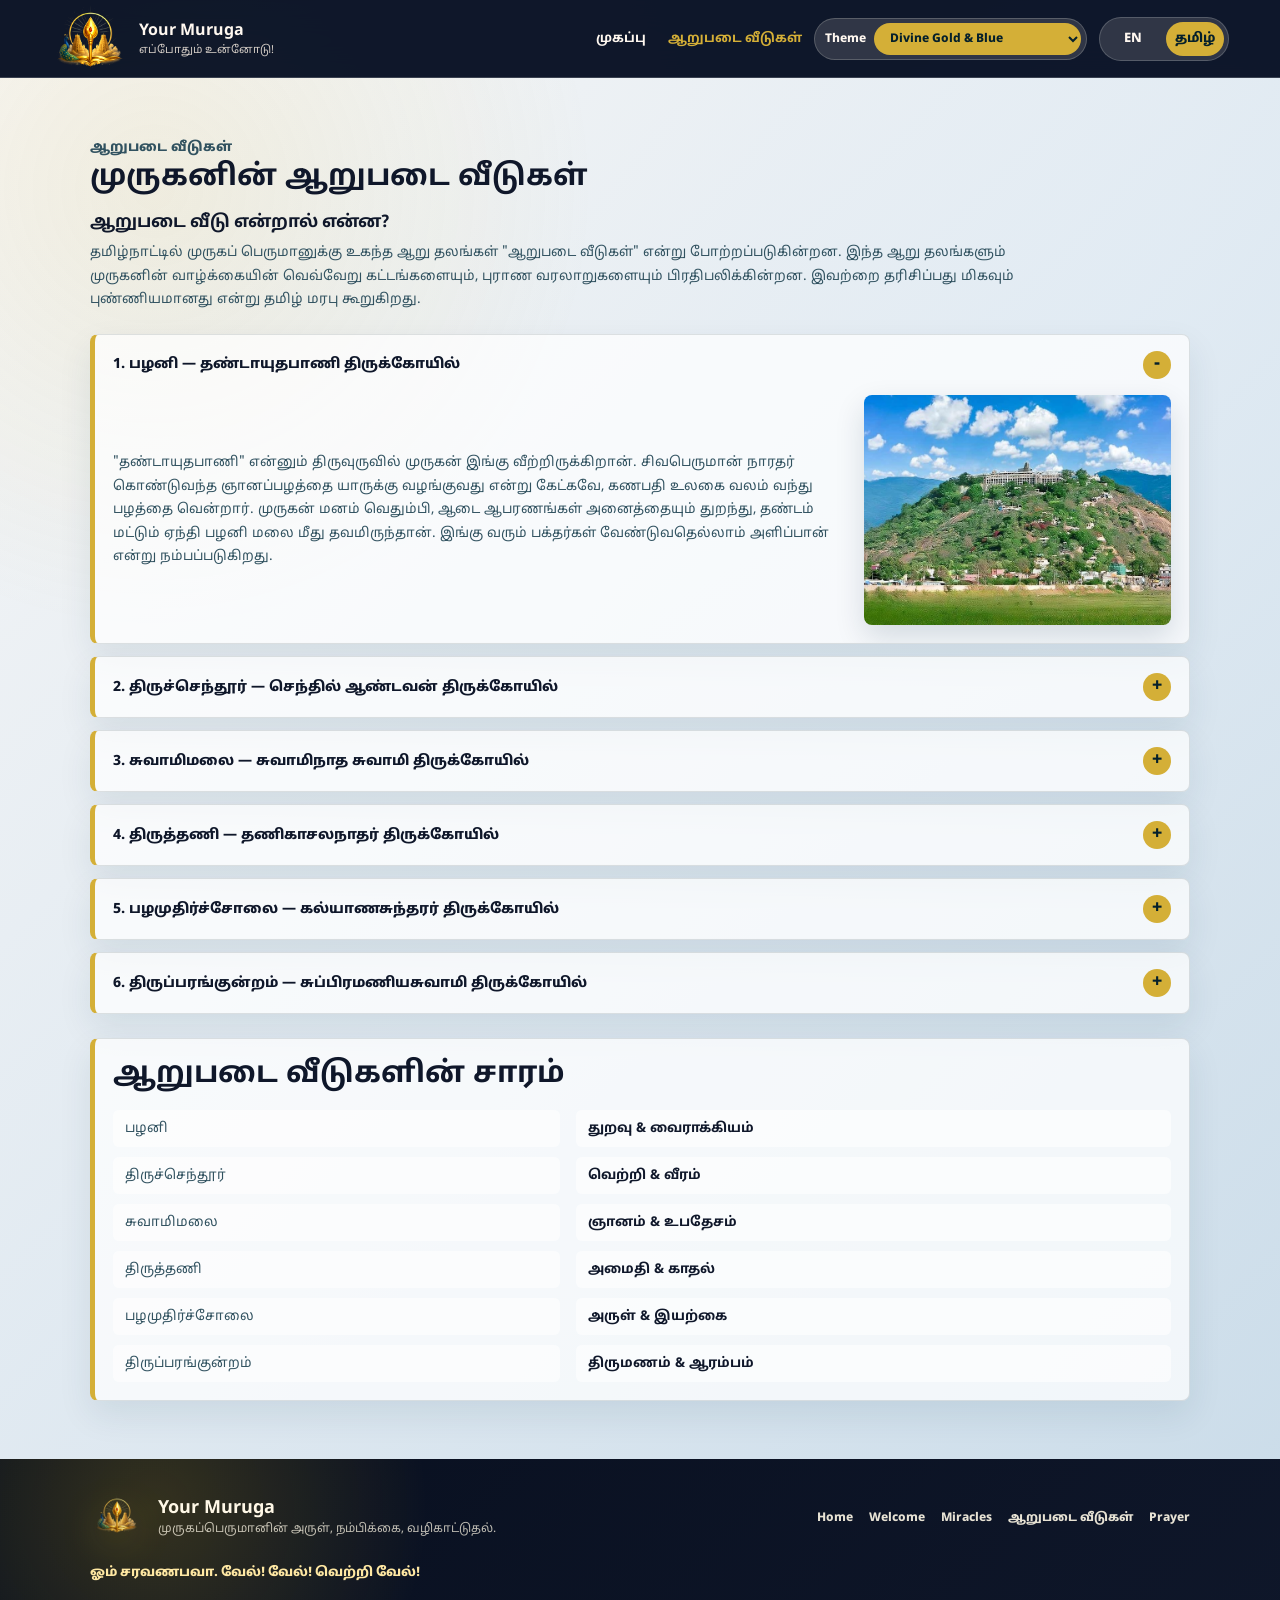
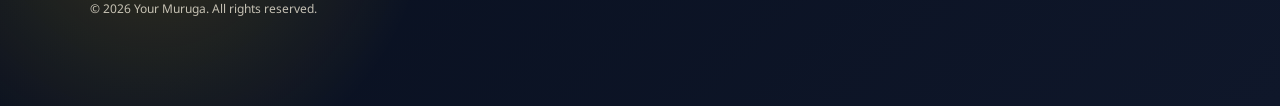
==== arupadai-veedu.html @ 6594eeb1 "add website files" ====
<!doctype html>
<html lang="ta">
  <head>
    <meta charset="utf-8" />
    <meta name="viewport" content="width=device-width, initial-scale=1" />
    <meta
      name="description"
      content="Discover Lord Muruga's six sacred Arupadai Veedu temples, their legends, spiritual meaning, and divine significance."
    />
    <title>Arupadai Veedu | Your Muruga</title>
    <link rel="preconnect" href="https://fonts.googleapis.com" />
    <link rel="preconnect" href="https://fonts.gstatic.com" crossorigin />
    <link
      href="https://fonts.googleapis.com/css2?family=Noto+Sans+Tamil:wght@400;500;700;800&family=Inter:wght@400;500;600;700;800&display=swap"
      rel="stylesheet"
    />
    <link rel="stylesheet" href="styles.css" />
  </head>
  <body class="lang-ta theme-divine">
    <header class="site-header">
      <a class="brand" href="index.html#home" aria-label="Your Muruga home">
        <span class="brand-mark">
          <img src="assets/logo.png" alt="" />
        </span>
        <span>
          <strong>Your Muruga</strong>
          <small data-i18n="brandTag">தமிழ் மற்றும் ஆங்கில பக்தி</small>
        </span>
      </a>

      <button class="menu-toggle" type="button" aria-expanded="false" aria-controls="header-actions" aria-label="Toggle menu">
        <span></span>
        <span></span>
        <span></span>
      </button>

      <div class="header-actions" id="header-actions">
        <nav class="nav-links" aria-label="Main navigation">
          <a href="index.html#home" data-i18n="navHome">முகப்பு</a>
          <a href="arupadai-veedu.html" class="active" aria-current="page" data-i18n="navArupadai">ஆறுபடை வீடுகள்</a>
        </nav>

        <label class="theme-switch" for="theme-select">
          <span>Theme</span>
          <select id="theme-select" class="theme-select" aria-label="Theme colour">
            <option value="divine">Divine Gold & Blue</option>
            <option value="vel">Murugan Vel</option>
            <option value="peacock">Sacred Peacock</option>
            <option value="kumkum">Kumkum & Sandalwood</option>
            <option value="celestial">Celestial Murugan</option>
            <option value="pure">Pure Spiritual White</option>
          </select>
        </label>

        <div class="language-switch" aria-label="Language">
          <button class="lang-button" type="button" data-lang="en">EN</button>
          <button class="lang-button active" type="button" data-lang="ta">தமிழ்</button>
        </div>
      </div>
    </header>

    <main class="inner-page-main">
      <section class="section arupadai-section" id="arupadai-veedu">
        <div class="home-wrap arupadai-wrap">
          <div class="arupadai-intro">
            <p class="section-kicker">ஆறுபடை வீடுகள்</p>
            <h1>முருகனின் ஆறுபடை வீடுகள்</h1>
            <h3>ஆறுபடை வீடு என்றால் என்ன?</h3>
            <p>
              தமிழ்நாட்டில் முருகப் பெருமானுக்கு உகந்த ஆறு தலங்கள் "ஆறுபடை வீடுகள்" என்று போற்றப்படுகின்றன. இந்த ஆறு தலங்களும் முருகனின் வாழ்க்கையின் வெவ்வேறு கட்டங்களையும், புராண வரலாறுகளையும் பிரதிபலிக்கின்றன. இவற்றை தரிசிப்பது மிகவும் புண்ணியமானது என்று தமிழ் மரபு கூறுகிறது.
            </p>
          </div>

          <div class="arupadai-grid arupadai-accordion">
            <details open>
              <summary>1. பழனி — தண்டாயுதபாணி திருக்கோயில்</summary>
              <div class="arupadai-panel">
                <p>
                  "தண்டாயுதபாணி" என்னும் திருவுருவில் முருகன் இங்கு வீற்றிருக்கிறான். சிவபெருமான் நாரதர் கொண்டுவந்த ஞானப்பழத்தை யாருக்கு வழங்குவது என்று கேட்கவே, கணபதி உலகை வலம் வந்து பழத்தை வென்றார். முருகன் மனம் வெதும்பி, ஆடை ஆபரணங்கள் அனைத்தையும் துறந்து, தண்டம் மட்டும் ஏந்தி பழனி மலை மீது தவமிருந்தான். இங்கு வரும் பக்தர்கள் வேண்டுவதெல்லாம் அளிப்பான் என்று நம்பப்படுகிறது.
                </p>
                <img src="assets/palani.jpg" alt="பழனி தண்டாயுதபாணி திருக்கோயில்" />
              </div>
            </details>

            <details>
              <summary>2. திருச்செந்தூர் — செந்தில் ஆண்டவன் திருக்கோயில்</summary>
              <div class="arupadai-panel">
                <p>
                  கடல் அலைகளின் ஓசை கேட்கும் கரையில் அமைந்த இந்த தலம் சூரபத்மன் என்ற அரக்கனை வதம் செய்த இடம். பெரும் போரில் முருகன் தன் வேலால் சூரபத்மனை இரண்டாக வெட்டினான். ஒரு பகுதி மயிலாகவும், மறு பகுதி சேவலாகவும் ஆனது. தீமையை வென்ற வெற்றிவேல் இங்கு வணங்கப்படுகிறது.
                </p>
                <img src="assets/tiruchendur.jpg" alt="திருச்செந்தூர் செந்தில் ஆண்டவன் திருக்கோயில்" />
              </div>
            </details>

            <details>
              <summary>3. சுவாமிமலை — சுவாமிநாத சுவாமி திருக்கோயில்</summary>
              <div class="arupadai-panel">
                <p>
                  சிவபெருமானே ஓம் என்ற பிரணவ மந்திரத்தின் பொருள் என்ன என்று தெரியாமல் தவித்தார். அப்போது குழந்தையாகிய முருகன், தந்தையே! நீர் என்னிடம் சீடனாக வருவீரேல் உபதேசிப்பேன்! என்று கூறினான். அதனால் முருகன் "சுவாமிநாதன்" என்று அழைக்கப்படுகிறான்.
                </p>
                <img src="assets/swamimalai.jpg" alt="சுவாமிமலை சுவாமிநாத சுவாமி திருக்கோயில்" />
              </div>
            </details>

            <details>
              <summary>4. திருத்தணி — தணிகாசலநாதர் திருக்கோயில்</summary>
              <div class="arupadai-panel">
                <p>
                  சூரசம்ஹாரத்திற்குப் பின் போரின் வெப்பம் தணியவும், மனம் அமைதி பெறவும் முருகன் இங்கு வந்து தங்கினான். அதனாலேயே இத்தலம் "தணி" எனப்பட்டது. இங்குதான் வேட்டுவர் குலத்தில் பிறந்த வள்ளியை முருகன் காதலித்து மணந்தான்.
                </p>
                <img src="assets/tiruthani.jpg" alt="திருத்தணி தணிகாசலநாதர் திருக்கோயில்" />
              </div>
            </details>

            <details>
              <summary>5. பழமுதிர்ச்சோலை — கல்யாணசுந்தரர் திருக்கோயில்</summary>
              <div class="arupadai-panel">
                <p>
                  மதுரைக்கு அருகே அமைந்த இந்த அழகிய மலைத்தலம் வள்ளியும் தெய்வானையும் உடன் வீற்றிருக்கும் திருத்தலம். இயற்கை எழில் நிரம்பிய காடுகளும் அருவிகளும் கொண்ட இந்த இடம் முருகனுக்கு மிகவும் பிரியமான வனமாக கருதப்படுகிறது.
                </p>
                <img src="assets/pazhamudircholai.jpg" alt="பழமுதிர்ச்சோலை கல்யாணசுந்தரர் திருக்கோயில்" />
              </div>
            </details>

            <details>
              <summary>6. திருப்பரங்குன்றம் — சுப்பிரமணியசுவாமி திருக்கோயில்</summary>
              <div class="arupadai-panel">
                <p>
                  ஆறு தலங்களில் முதன்மையானது இது. சூரபத்மனை வதம் செய்த பின், இந்திரனின் மகளான தெய்வானையை முருகன் இங்கே திருமணம் செய்தான். மலையில் குடைந்து வடிக்கப்பட்ட கோயில் கட்டிடம் அதிசய கட்டிடக்கலையின் சான்று.
                </p>
                <img src="assets/thiruparankundram.jpg" alt="திருப்பரங்குன்றம் சுப்பிரமணியசுவாமி திருக்கோயில்" />
              </div>
            </details>
          </div>

          <div class="arupadai-summary">
            <h3>ஆறுபடை வீடுகளின் சாரம்</h3>
            <div class="arupadai-summary-grid">
              <span>பழனி</span><strong>துறவு & வைராக்கியம்</strong>
              <span>திருச்செந்தூர்</span><strong>வெற்றி & வீரம்</strong>
              <span>சுவாமிமலை</span><strong>ஞானம் & உபதேசம்</strong>
              <span>திருத்தணி</span><strong>அமைதி & காதல்</strong>
              <span>பழமுதிர்ச்சோலை</span><strong>அருள் & இயற்கை</strong>
              <span>திருப்பரங்குன்றம்</span><strong>திருமணம் & ஆரம்பம்</strong>
            </div>
          </div>
        </div>
      </section>
    </main>

    <footer class="site-footer">
      <div class="footer-brand">
        <img src="assets/logo.png" alt="" />
        <div>
          <strong>Your Muruga</strong>
          <p>முருகப்பெருமானின் அருள், நம்பிக்கை, வழிகாட்டுதல்.</p>
        </div>
      </div>
      <nav class="footer-links" aria-label="Footer links">
        <a href="index.html#home">Home</a>
        <a href="index.html#welcome">Welcome</a>
        <a href="index.html#miracles">Miracles</a>
        <a href="arupadai-veedu.html">ஆறுபடை வீடுகள்</a>
        <a href="index.html#daily-prayer">Prayer</a>
      </nav>
      <p class="footer-note">ஓம் சரவணபவா. வேல்! வேல்! வெற்றி வேல்!</p>
      <p class="footer-copy">© 2026 Your Muruga. All rights reserved.</p>
    </footer>

    <script src="script.js"></script>
  </body>
</html>
---- styles.css ----
:root {
  --ink: #0f172a;
  --muted: #475569;
  --peacock-blue: #60a5fa;
  --peacock-teal: #60a5fa;
  --peacock-green: #d4af37;
  --peacock-neck: #0f172a;
  --peacock-deep: #080f1f;
  --copper-bg: #cb5a35;
  --temple-deep: #082b3a;
  --temple-warm: #0d6b6e;
  --cream: #fff6e8;
  --gold: #d4af37;
  --paper: #ffffff;
  --surface: rgba(255, 255, 255, 0.9);
  --line: rgba(255, 255, 255, 0.18);
  --shadow: 0 18px 60px rgba(2, 6, 23, 0.22);
  --page-bg:
    radial-gradient(circle at 16% 8%, rgba(212, 175, 55, 0.2), transparent 30%),
    radial-gradient(circle at 88% 18%, rgba(96, 165, 250, 0.16), transparent 32%),
    linear-gradient(135deg, #0f172a 0%, #111f3e 48%, #0f172a 100%);
  --header-bg: rgba(15, 23, 42, 0.96);
  --brand-gradient: linear-gradient(145deg, #d4af37, #60a5fa, #ffffff);
  --button-gradient: linear-gradient(135deg, #d4af37, #f6d978);
  --soft-section-bg:
    radial-gradient(circle at 12% 8%, rgba(212, 175, 55, 0.12), transparent 26%),
    linear-gradient(135deg, rgba(255, 255, 255, 0.96), rgba(224, 242, 254, 0.9));
  --dark-section-bg: linear-gradient(135deg, rgba(15, 23, 42, 0.98), rgba(30, 58, 138, 0.92));
  --hero-overlay-bg: linear-gradient(90deg, rgba(15, 23, 42, 0.66) 0%, rgba(15, 23, 42, 0.24) 23%, transparent 38%);
}

body.theme-vel {
  --ink: #1a120b;
  --muted: #6b4c2f;
  --peacock-blue: #dc2626;
  --peacock-teal: #dc2626;
  --peacock-green: #ffd700;
  --peacock-neck: #1a120b;
  --peacock-deep: #100a06;
  --gold: #ffd700;
  --paper: #fff8e7;
  --surface: rgba(255, 248, 231, 0.9);
  --line: rgba(255, 248, 231, 0.18);
  --page-bg:
    radial-gradient(circle at 16% 8%, rgba(255, 215, 0, 0.2), transparent 30%),
    radial-gradient(circle at 88% 18%, rgba(220, 38, 38, 0.14), transparent 32%),
    linear-gradient(135deg, #1a120b 0%, #2b1a0d 48%, #1a120b 100%);
  --header-bg: rgba(26, 18, 11, 0.96);
  --brand-gradient: linear-gradient(145deg, #ffd700, #dc2626, #fff8e7);
  --button-gradient: linear-gradient(135deg, #ffd700, #fff08a);
  --soft-section-bg:
    radial-gradient(circle at 12% 8%, rgba(255, 215, 0, 0.12), transparent 26%),
    linear-gradient(135deg, rgba(255, 248, 231, 0.98), rgba(255, 239, 210, 0.94));
  --dark-section-bg: linear-gradient(135deg, rgba(26, 18, 11, 0.98), rgba(86, 28, 12, 0.92));
  --hero-overlay-bg: linear-gradient(90deg, rgba(26, 18, 11, 0.66) 0%, rgba(26, 18, 11, 0.24) 23%, transparent 38%);
}

body.theme-peacock {
  --ink: #052e16;
  --muted: #386451;
  --peacock-blue: #14b8a6;
  --peacock-teal: #14b8a6;
  --peacock-green: #f59e0b;
  --peacock-neck: #052e16;
  --peacock-deep: #031b0d;
  --gold: #f59e0b;
  --paper: #f8fafc;
  --surface: rgba(248, 250, 252, 0.9);
  --line: rgba(248, 250, 252, 0.18);
  --page-bg:
    radial-gradient(circle at 16% 8%, rgba(245, 158, 11, 0.18), transparent 30%),
    radial-gradient(circle at 88% 18%, rgba(20, 184, 166, 0.16), transparent 32%),
    linear-gradient(135deg, #052e16 0%, #064e3b 48%, #052e16 100%);
  --header-bg: rgba(5, 46, 22, 0.96);
  --brand-gradient: linear-gradient(145deg, #f59e0b, #14b8a6, #f8fafc);
  --button-gradient: linear-gradient(135deg, #f59e0b, #fcd27b);
  --soft-section-bg:
    radial-gradient(circle at 12% 8%, rgba(20, 184, 166, 0.12), transparent 26%),
    linear-gradient(135deg, rgba(248, 250, 252, 0.98), rgba(236, 253, 245, 0.94));
  --dark-section-bg: linear-gradient(135deg, rgba(5, 46, 22, 0.98), rgba(20, 184, 166, 0.82));
  --hero-overlay-bg: linear-gradient(90deg, rgba(5, 46, 22, 0.66) 0%, rgba(5, 46, 22, 0.24) 23%, transparent 38%);
}

body.theme-kumkum {
  --ink: #78350f;
  --muted: #7c4a20;
  --peacock-blue: #b91c1c;
  --peacock-teal: #b91c1c;
  --peacock-green: #fbbf24;
  --peacock-neck: #78350f;
  --peacock-deep: #451a03;
  --gold: #fbbf24;
  --paper: #fff7ed;
  --surface: rgba(255, 247, 237, 0.92);
  --line: rgba(120, 53, 15, 0.16);
  --page-bg:
    radial-gradient(circle at 16% 8%, rgba(251, 191, 36, 0.28), transparent 30%),
    radial-gradient(circle at 88% 18%, rgba(185, 28, 28, 0.12), transparent 32%),
    linear-gradient(135deg, #fff7ed 0%, #ffedd5 48%, #fff7ed 100%);
  --header-bg: rgba(120, 53, 15, 0.96);
  --brand-gradient: linear-gradient(145deg, #fbbf24, #b91c1c, #fff7ed);
  --button-gradient: linear-gradient(135deg, #fbbf24, #ffe08a);
  --soft-section-bg:
    radial-gradient(circle at 12% 8%, rgba(251, 191, 36, 0.18), transparent 26%),
    linear-gradient(135deg, rgba(255, 247, 237, 0.98), rgba(255, 237, 213, 0.94));
  --dark-section-bg: linear-gradient(135deg, rgba(120, 53, 15, 0.96), rgba(185, 28, 28, 0.9));
  --hero-overlay-bg: linear-gradient(90deg, rgba(120, 53, 15, 0.62) 0%, rgba(120, 53, 15, 0.24) 23%, transparent 38%);
}

body.theme-celestial {
  --ink: #020617;
  --muted: #475569;
  --peacock-blue: #7c3aed;
  --peacock-teal: #7c3aed;
  --peacock-green: #facc15;
  --peacock-neck: #020617;
  --peacock-deep: #01030c;
  --gold: #facc15;
  --paper: #e0f2fe;
  --surface: rgba(224, 242, 254, 0.9);
  --line: rgba(224, 242, 254, 0.18);
  --page-bg:
    radial-gradient(circle at 16% 8%, rgba(250, 204, 21, 0.2), transparent 30%),
    radial-gradient(circle at 88% 18%, rgba(124, 58, 237, 0.22), transparent 32%),
    linear-gradient(135deg, #020617 0%, #11113a 48%, #020617 100%);
  --header-bg: rgba(2, 6, 23, 0.96);
  --brand-gradient: linear-gradient(145deg, #facc15, #7c3aed, #e0f2fe);
  --button-gradient: linear-gradient(135deg, #facc15, #fde68a);
  --soft-section-bg:
    radial-gradient(circle at 12% 8%, rgba(124, 58, 237, 0.12), transparent 26%),
    linear-gradient(135deg, rgba(224, 242, 254, 0.98), rgba(250, 245, 255, 0.94));
  --dark-section-bg: linear-gradient(135deg, rgba(2, 6, 23, 0.98), rgba(76, 29, 149, 0.9));
  --hero-overlay-bg: linear-gradient(90deg, rgba(2, 6, 23, 0.68) 0%, rgba(2, 6, 23, 0.26) 23%, transparent 38%);
}

body.theme-pure {
  --ink: #374151;
  --muted: #4b5563;
  --peacock-blue: #dc2626;
  --peacock-teal: #dc2626;
  --peacock-green: #d97706;
  --peacock-neck: #374151;
  --peacock-deep: #1f2937;
  --gold: #d97706;
  --paper: #ffffff;
  --surface: rgba(255, 255, 255, 0.94);
  --line: rgba(55, 65, 81, 0.16);
  --page-bg:
    radial-gradient(circle at 16% 8%, rgba(217, 119, 6, 0.16), transparent 30%),
    radial-gradient(circle at 88% 18%, rgba(220, 38, 38, 0.1), transparent 32%),
    linear-gradient(135deg, #ffffff 0%, #f9fafb 48%, #ffffff 100%);
  --header-bg: rgba(55, 65, 81, 0.96);
  --brand-gradient: linear-gradient(145deg, #d97706, #dc2626, #ffffff);
  --button-gradient: linear-gradient(135deg, #d97706, #fbbf24);
  --soft-section-bg:
    radial-gradient(circle at 12% 8%, rgba(217, 119, 6, 0.1), transparent 26%),
    linear-gradient(135deg, rgba(255, 255, 255, 0.98), rgba(249, 250, 251, 0.96));
  --dark-section-bg: linear-gradient(135deg, rgba(55, 65, 81, 0.96), rgba(220, 38, 38, 0.86));
  --hero-overlay-bg: linear-gradient(90deg, rgba(55, 65, 81, 0.58) 0%, rgba(55, 65, 81, 0.2) 23%, transparent 38%);
}

* {
  box-sizing: border-box;
}

html {
  scroll-behavior: smooth;
}

body {
  margin: 0;
  color: var(--ink);
  background: var(--page-bg);
  font-family: Inter, "Noto Sans Tamil", system-ui, sans-serif;
}

body.lang-ta {
  font-family: "Noto Sans Tamil", Inter, system-ui, sans-serif;
}

.site-header {
  position: sticky;
  top: 0;
  z-index: 10;
  display: grid;
  grid-template-columns: 1fr auto;
  align-items: center;
  gap: 24px;
  min-height: 78px;
  padding: 3px clamp(18px, 4vw, 58px);
  background: var(--header-bg);
  border-bottom: 1px solid var(--line);
  backdrop-filter: blur(16px);
}

.brand {
  display: inline-flex;
  align-items: center;
  gap: 10px;
  color: #fff8f0;
  text-decoration: none;
  min-width: 0;
}

.brand-mark {
  display: grid;
  place-items: center;
  width: 78px;
  height: 78px;
  margin-block: -9px;
  border-radius: 0;
  overflow: hidden;
  background: transparent;
  border: 0;
  box-shadow: none;
}

.brand-mark img {
  width: 112%;
  height: 112%;
  object-fit: contain;
  display: block;
  filter: saturate(1.12) contrast(1.08) brightness(1.08);
}

.brand strong,
.brand small {
  display: block;
  white-space: nowrap;
}

.brand strong {
  font-size: 16px;
}

.brand small {
  color: rgba(255, 244, 232, 0.82);
  font-size: 11px;
  margin-top: 2px;
}

.nav-links {
  display: flex;
  gap: 22px;
}

.nav-links a {
  color: #fff8f0;
  text-decoration: none;
  font-weight: 700;
  font-size: 13px;
}

.nav-links a:hover,
.nav-links a:focus-visible,
.nav-links a.active {
  color: var(--gold);
}

.language-switch {
  display: inline-grid;
  grid-template-columns: 1fr 1fr;
  gap: 4px;
  padding: 4px;
  border: 1px solid var(--line);
  border-radius: 999px;
  background: rgba(255, 248, 240, 0.14);
}

.header-actions {
  display: inline-flex;
  align-items: center;
  justify-content: flex-end;
  gap: 12px;
  min-width: 0;
}

.menu-toggle {
  display: none;
  place-items: center;
  width: 42px;
  height: 42px;
  padding: 0;
  border: 1px solid rgba(255, 248, 240, 0.22);
  border-radius: 8px;
  background: rgba(255, 248, 240, 0.12);
  cursor: pointer;
}

.menu-toggle span {
  display: block;
  width: 18px;
  height: 2px;
  margin: 3px 0;
  border-radius: 999px;
  background: #fff8f0;
  transition: transform 160ms ease, opacity 160ms ease;
}

.site-header.menu-open .menu-toggle span:nth-child(1) {
  transform: translateY(8px) rotate(45deg);
}

.site-header.menu-open .menu-toggle span:nth-child(2) {
  opacity: 0;
}

.site-header.menu-open .menu-toggle span:nth-child(3) {
  transform: translateY(-8px) rotate(-45deg);
}

.theme-switch {
  display: inline-flex;
  align-items: center;
  gap: 8px;
  padding: 4px 5px 4px 10px;
  border: 1px solid rgba(255, 248, 240, 0.2);
  border-radius: 999px;
  background: rgba(255, 248, 240, 0.14);
  color: #fff8f0;
  font-size: 12px;
  font-weight: 800;
}

.theme-select {
  min-width: 128px;
  height: 32px;
  border: 0;
  border-radius: 999px;
  color: #05202b;
  background: var(--gold);
  font: inherit;
  font-size: 12px;
  font-weight: 800;
  cursor: pointer;
  padding: 0 28px 0 12px;
}

.lang-button {
  min-width: 58px;
  height: 34px;
  border: 0;
  border-radius: 999px;
  color: #fff8f0;
  background: transparent;
  font: inherit;
  font-size: 13px;
  font-weight: 800;
  cursor: pointer;
}

.lang-button.active {
  color: #05202b;
  background: var(--gold);
}

.hero {
  position: relative;
  min-height: 0;
  height: clamp(560px, 46vw, 760px);
  display: grid;
  align-items: end;
  justify-items: start;
  overflow: hidden;
  isolation: isolate;
  padding-bottom: clamp(28px, 4.4vw, 64px);
  background: linear-gradient(135deg, var(--peacock-deep), var(--peacock-blue), var(--peacock-green));
}

.hero-slider,
.hero-slide,
.hero-overlay {
  position: absolute;
  inset: 0;
  width: 100%;
  height: 100%;
}

.hero-slider {
  z-index: -2;
}

.hero-slide {
  object-fit: cover;
  object-position: center;
  opacity: 0;
  transform: scale(1.01);
  transition: opacity 700ms ease, transform 1400ms ease;
}

.hero-slide.active {
  opacity: 1;
  transform: scale(1);
}

.hero-overlay {
  z-index: -1;
  background: var(--hero-overlay-bg);
}

.hero-content {
  width: calc(100% - clamp(36px, 11.6vw, 148px));
  margin-left: clamp(18px, 5.8vw, 74px);
  margin-right: clamp(18px, 5.8vw, 74px);
  color: #fff;
  background: rgba(3, 36, 61, 0.68);
  border-left: 6px solid var(--gold);
  border-radius: 8px;
  box-shadow: 0 22px 70px rgba(3, 36, 61, 0.22);
  backdrop-filter: none;
  padding: 22px 28px;
}

.eyebrow,
.section-kicker {
  margin: 0 0 12px;
  color: var(--gold);
  font-weight: 800;
  letter-spacing: 0;
  text-transform: uppercase;
  font-size: 12px;
}

.hero .eyebrow {
  white-space: pre-line;
  line-height: 1.65;
}

.hero h1 {
  margin: 0;
  max-width: 760px;
  font-size: clamp(26px, 3vw, 40px);
  line-height: 1.12;
  letter-spacing: 0;
}

body.lang-ta .hero h1 {
  font-size: clamp(23px, 2.7vw, 34px);
  white-space: nowrap;
}

.hero-copy {
  max-width: 1100px;
  margin: 18px 0 0;
  color: rgba(255, 255, 255, 0.94);
  font-size: clamp(12px, 1vw, 13px);
  line-height: 1.7;
  text-align: left;
}

body.lang-ta .hero-copy {
  max-width: none;
  width: min(100%, 1280px);
  text-align: left;
  white-space: normal;
}

.primary-action,
.secondary-action {
  display: inline-flex;
  align-items: center;
  min-height: 48px;
  padding: 0 18px;
  border-radius: 6px;
  font-weight: 800;
  font-size: 11px;
  text-decoration: none;
}

.primary-action {
  color: #05202b;
  background: var(--button-gradient);
}

.secondary-action {
  color: #fff;
  border: 1px solid rgba(255, 255, 255, 0.46);
  background: transparent;
  cursor: pointer;
}

.floating-answer-button {
  position: fixed;
  right: clamp(16px, 3vw, 34px);
  bottom: clamp(16px, 3vw, 32px);
  z-index: 8;
  min-height: 50px;
  border: 0;
  border-radius: 999px;
  padding: 0 22px;
  color: #05202b;
  background: var(--button-gradient);
  box-shadow:
    0 16px 38px rgba(2, 6, 23, 0.26),
    0 0 0 4px rgba(255, 255, 255, 0.18);
  font: inherit;
  font-size: 13px;
  font-weight: 900;
  cursor: pointer;
}

.floating-answer-button:hover {
  transform: translateY(-1px);
}

.daily-band {
  display: grid;
  grid-template-columns: minmax(0, 1.1fr) minmax(280px, 0.9fr);
  gap: 34px;
  align-items: center;
  padding: 42px clamp(18px, 7vw, 92px);
  background:
    linear-gradient(135deg, rgba(255, 250, 241, 0.98), rgba(255, 235, 205, 0.94)),
    var(--cream);
  border-bottom: 1px solid var(--line);
}

.daily-band h2 {
  margin: 0;
  max-width: 820px;
  font-size: clamp(24px, 3.4vw, 40px);
  line-height: 1.12;
}

.daily-band p:last-child {
  margin: 0;
  color: var(--muted);
  font-size: 16px;
  line-height: 1.7;
}

.section {
  padding: 58px clamp(18px, 7vw, 92px);
  background: rgba(255, 246, 232, 0.96);
}

.section-heading {
  max-width: 700px;
  margin-bottom: 22px;
}

.section-heading h2 {
  margin: 0;
  font-size: clamp(24px, 3vw, 34px);
  line-height: 1.22;
}

.section-body {
  max-width: 680px;
  margin: 0;
  color: var(--muted);
  font-size: clamp(14px, 1.25vw, 16px);
  line-height: 1.75;
}

.content-section {
  padding-top: clamp(42px, 6vw, 74px);
  padding-bottom: clamp(52px, 7vw, 88px);
  background:
    radial-gradient(circle at 14% 10%, rgba(242, 193, 78, 0.2), transparent 26%),
    radial-gradient(circle at 88% 4%, rgba(0, 140, 140, 0.13), transparent 28%),
    linear-gradient(135deg, rgba(255, 246, 232, 0.98), rgba(237, 249, 244, 0.94));
}

.content-wrap {
  width: min(1120px, 100%);
  margin: 0 auto;
}

.article-content {
  display: grid;
  gap: 12px;
  color: #17313d;
  font-size: clamp(13px, 1.05vw, 15px);
  line-height: 1.78;
}

.article-content > p,
.article-content li {
  max-width: 900px;
}

.article-content p {
  margin: 0;
}

.article-content > p:first-child {
  max-width: 820px;
  margin-bottom: 8px;
  color: var(--ink);
  font-size: clamp(22px, 2.4vw, 32px);
  font-weight: 800;
  line-height: 1.22;
}

.article-content h2 {
  margin: 28px 0 2px;
  color: var(--peacock-neck);
  font-size: clamp(20px, 2vw, 28px);
  line-height: 1.24;
}

.article-content h3 {
  margin: 0 0 12px;
  color: var(--peacock-neck);
  font-size: clamp(18px, 1.55vw, 23px);
  line-height: 1.26;
}

.article-content ul {
  display: grid;
  gap: 8px;
  margin: 4px 0 10px;
  padding-left: 22px;
}

.article-content li::marker {
  color: var(--gold);
}

.article-content blockquote {
  max-width: 880px;
  margin: 8px 0;
  border-left: 5px solid var(--gold);
  border-radius: 8px;
  padding: 16px 18px;
  color: var(--peacock-neck);
  background: rgba(255, 255, 255, 0.62);
  font-size: clamp(14px, 1.18vw, 16px);
  font-weight: 700;
  line-height: 1.7;
}

.content-card {
  max-width: 980px;
  margin-top: 16px;
  border: 1px solid rgba(7, 27, 36, 0.12);
  border-left: 6px solid var(--gold);
  border-radius: 8px;
  padding: clamp(20px, 3vw, 34px);
  background: rgba(255, 255, 255, 0.74);
  box-shadow: 0 18px 50px rgba(3, 55, 76, 0.12);
}

.content-card p + p {
  margin-top: 10px;
}

.home-wrap {
  width: min(1120px, 100%);
  margin: 0 auto;
}

.answer-section,
.welcome-home-section,
.how-section,
.arupadai-section,
.purpose-section,
.miracles-section,
.prayer-section,
.final-cta-section {
  background: var(--soft-section-bg);
}

.welcome-home-card {
  width: 100%;
  display: grid;
  grid-template-columns: minmax(0, 1.2fr) minmax(280px, 0.8fr);
  gap: clamp(24px, 5vw, 64px);
  align-items: center;
  border-left: 6px solid var(--gold);
  border-radius: 0;
  padding: clamp(28px, 5vw, 64px) clamp(20px, 7vw, 110px);
  background: rgba(255, 255, 255, 0.58);
  box-shadow: 0 16px 42px rgba(3, 55, 76, 0.09);
  text-align: left;
}

.welcome-copy {
  max-width: 900px;
}

.welcome-home-card h2 {
  max-width: 920px;
  margin: 0 0 16px;
  color: var(--ink);
  font-size: clamp(21px, 2vw, 29px);
  line-height: 1.28;
}

.welcome-home-card p:not(.section-kicker) {
  max-width: 880px;
  margin: 0;
  color: #315260;
  font-size: clamp(14px, 1.12vw, 16px);
  line-height: 1.8;
}

.welcome-home-card p + p {
  margin-top: 12px;
}

.welcome-blessing-list {
  max-width: 880px;
  margin: 14px 0 0;
  padding: 0;
  list-style: none;
  color: #315260;
  font-size: clamp(14px, 1.12vw, 16px);
  line-height: 1.85;
}

.welcome-blessing-list li {
  position: relative;
  padding-left: 30px;
}

.welcome-blessing-list li::before {
  content: "";
  position: absolute;
  left: 0;
  top: 0.42em;
  width: 18px;
  height: 18px;
  background: url("assets/bullets.png") center / contain no-repeat;
  border-radius: 50%;
}

.welcome-closing {
  margin-top: 16px !important;
  color: var(--peacock-neck) !important;
  font-weight: 800;
}

.welcome-image {
  width: min(100%, 280px);
  justify-self: center;
  align-self: center;
  display: grid;
  place-items: center;
  min-height: 340px;
  overflow: hidden;
  border-radius: 10px;
  background: rgba(255, 255, 255, 0.26);
  box-shadow: 0 18px 42px rgba(3, 36, 61, 0.16);
}

.welcome-image img {
  width: 100%;
  height: 100%;
  max-height: 520px;
  object-fit: cover;
  object-position: center;
  display: block;
}

.answer-layout,
.two-column {
  display: grid;
  grid-template-columns: minmax(0, 0.95fr) minmax(320px, 0.82fr);
  gap: clamp(24px, 5vw, 56px);
  align-items: center;
}

.answer-copy h2,
.home-wrap > h2,
.two-column h2,
.guidance-card h2,
.prayer-card h2 {
  margin: 0;
  color: var(--ink);
  font-size: clamp(22px, 2.4vw, 32px);
  line-height: 1.25;
}

.answer-copy p:last-child,
.two-column p,
.guidance-card p,
.prayer-card p,
.final-cta-card p {
  margin: 16px 0 0;
  color: #315260;
  font-size: clamp(14px, 1.18vw, 16px);
  line-height: 1.75;
}

.answer-box,
.guidance-card,
.trust-card,
.prayer-card,
.final-cta-card {
  border: 1px solid rgba(7, 27, 36, 0.14);
  border-left: 6px solid var(--gold);
  border-radius: 8px;
  background: rgba(255, 255, 255, 0.78);
  box-shadow: 0 18px 50px rgba(3, 55, 76, 0.12);
}

.answer-box {
  padding: clamp(22px, 3vw, 34px);
}

.answer-box label {
  display: block;
  color: var(--peacock-neck);
  font-size: 13px;
  font-weight: 800;
}

.answer-controls {
  display: grid;
  grid-template-columns: 140px 1fr;
  gap: 12px;
  margin-top: 12px;
}

.answer-controls input,
.answer-controls button,
.hero-answer-button,
.final-cta-card button {
  border: 0;
  font: inherit;
  cursor: pointer;
}

.answer-controls input {
  min-height: 48px;
  border: 1px solid rgba(7, 27, 36, 0.18);
  border-radius: 6px;
  padding: 0 12px;
  background: #fffaf0;
}

.answer-controls button {
  min-height: 48px;
  border-radius: 6px;
  color: #05202b;
  background: var(--button-gradient);
  font-size: 13px;
  font-weight: 800;
}

.steps-list {
  display: grid;
  grid-template-columns: repeat(5, minmax(0, 1fr));
  gap: 12px;
  margin: 24px 0 0;
  padding: 0;
  list-style: none;
  counter-reset: steps;
}

.steps-list li {
  min-height: 132px;
  border: 1px solid rgba(7, 27, 36, 0.14);
  border-radius: 8px;
  padding: 18px;
  background: rgba(255, 255, 255, 0.72);
  box-shadow: 0 14px 36px rgba(3, 55, 76, 0.1);
  color: #315260;
  font-size: 13px;
  font-weight: 700;
  line-height: 1.55;
}

.steps-list li::before {
  counter-increment: steps;
  content: counter(steps);
  display: grid;
  place-items: center;
  width: 30px;
  height: 30px;
  margin-bottom: 14px;
  border-radius: 999px;
  color: #05202b;
  background: var(--gold);
  font-weight: 800;
}

.arupadai-wrap {
  display: grid;
  gap: 22px;
}

.arupadai-intro {
  max-width: 980px;
}

.arupadai-intro h1,
.arupadai-intro h2,
.arupadai-summary h3 {
  margin: 0;
  color: var(--ink);
  font-size: clamp(22px, 2.3vw, 32px);
  line-height: 1.25;
}

.inner-page-main {
  min-height: calc(100vh - 78px);
}

.arupadai-intro h3 {
  margin: 16px 0 8px;
  color: var(--peacock-neck);
  font-size: clamp(16px, 1.35vw, 19px);
}

.arupadai-intro p,
.arupadai-grid p {
  margin: 0;
  color: #315260;
  font-size: clamp(13px, 1.05vw, 15px);
  line-height: 1.75;
}

.arupadai-grid {
  display: grid;
  gap: 12px;
}

.arupadai-grid details,
.arupadai-summary {
  border: 1px solid rgba(7, 27, 36, 0.12);
  border-left: 5px solid var(--gold);
  border-radius: 8px;
  background: rgba(255, 255, 255, 0.72);
  box-shadow: 0 14px 34px rgba(3, 55, 76, 0.09);
  overflow: hidden;
}

.arupadai-grid summary {
  display: flex;
  align-items: center;
  justify-content: space-between;
  gap: 16px;
  min-height: 58px;
  padding: 16px 18px;
  color: var(--peacock-neck);
  font-size: clamp(14px, 1.1vw, 16px);
  font-weight: 800;
  line-height: 1.5;
  cursor: pointer;
  list-style: none;
}

.arupadai-grid summary::-webkit-details-marker {
  display: none;
}

.arupadai-grid summary::after {
  content: "+";
  display: grid;
  place-items: center;
  flex: 0 0 28px;
  width: 28px;
  height: 28px;
  border-radius: 999px;
  color: #05202b;
  background: var(--gold);
  font-size: 18px;
  line-height: 1;
}

.arupadai-grid details[open] summary::after {
  content: "-";
}

.arupadai-panel {
  display: grid;
  grid-template-columns: minmax(0, 1fr) minmax(220px, 0.42fr);
  gap: 20px;
  align-items: center;
  padding: 0 18px 18px;
}

.arupadai-panel img {
  width: 100%;
  aspect-ratio: 4 / 3;
  object-fit: cover;
  border-radius: 8px;
  box-shadow: 0 12px 30px rgba(3, 36, 61, 0.14);
}

.arupadai-summary {
  margin-top: 2px;
  padding: 18px;
}

.arupadai-summary-grid {
  display: grid;
  grid-template-columns: minmax(180px, 0.75fr) minmax(0, 1fr);
  gap: 10px 16px;
  margin-top: 16px;
  color: #315260;
  font-size: clamp(13px, 1.05vw, 15px);
}

.arupadai-summary-grid span,
.arupadai-summary-grid strong {
  padding: 10px 12px;
  border-radius: 6px;
  background: rgba(255, 255, 255, 0.62);
}

.arupadai-summary-grid strong {
  color: var(--peacock-neck);
}

.guidance-section,
.trust-section {
  background: var(--dark-section-bg);
}

.guidance-card,
.trust-card {
  color: #fff8f0;
  background: rgba(3, 36, 61, 0.56);
}

.guidance-card {
  padding: clamp(24px, 4vw, 42px);
}

.guidance-card h2,
.trust-card p {
  color: #fff8f0;
}

.guidance-card p {
  color: rgba(255, 248, 240, 0.88);
}

.miracle-wrap {
  display: grid;
  gap: 22px;
}

.miracle-intro {
  max-width: 980px;
}

.miracle-intro h2 {
  margin: 0;
  color: var(--ink);
  font-size: clamp(22px, 2.3vw, 32px);
  line-height: 1.25;
}

.miracle-intro p {
  margin: 14px 0 0;
  color: #315260;
  font-size: clamp(14px, 1.12vw, 16px);
  line-height: 1.8;
}

.miracle-tabs {
  display: grid;
  gap: 16px;
}

.miracle-tab-list {
  display: grid;
  grid-template-columns: repeat(5, minmax(0, 1fr));
  gap: 10px;
  padding: 8px;
  border: 1px solid rgba(7, 27, 36, 0.12);
  border-radius: 8px;
  background: rgba(255, 255, 255, 0.72);
  box-shadow: 0 14px 34px rgba(3, 55, 76, 0.09);
}

.miracle-tab-list button {
  min-height: 48px;
  border: 1px solid rgba(7, 27, 36, 0.12);
  border-radius: 6px;
  color: var(--peacock-neck);
  background: rgba(255, 255, 255, 0.72);
  font: inherit;
  font-size: clamp(13px, 1vw, 15px);
  font-weight: 900;
  line-height: 1.25;
  cursor: pointer;
  transition: background 160ms ease, color 160ms ease, transform 160ms ease, border-color 160ms ease;
}

.miracle-tab-list button:hover,
.miracle-tab-list button:focus-visible {
  border-color: rgba(212, 175, 55, 0.8);
  transform: translateY(-1px);
  outline: none;
}

.miracle-tab-list button[aria-selected="true"] {
  color: #05202b;
  border-color: transparent;
  background: linear-gradient(135deg, var(--gold), #ffe69a);
  box-shadow: 0 10px 22px rgba(212, 175, 55, 0.24);
}

.miracle-tab-panels {
  border: 1px solid rgba(7, 27, 36, 0.14);
  border-left: 5px solid var(--gold);
  border-radius: 8px;
  background: rgba(255, 255, 255, 0.8);
  box-shadow: 0 14px 36px rgba(3, 55, 76, 0.1);
  overflow: hidden;
}

.miracle-tab-panel {
  min-height: 170px;
  padding: 24px;
}

.miracle-tab-panel h3 {
  margin: 0 0 12px;
  color: var(--peacock-neck);
  font-size: clamp(18px, 1.7vw, 24px);
  line-height: 1.35;
}

.miracle-tab-panel p {
  margin: 0;
  max-width: 980px;
  color: #315260;
  font-size: clamp(13px, 1.05vw, 15px);
  line-height: 1.75;
}

.trust-card,
.prayer-card,
.final-cta-card {
  padding: clamp(24px, 4vw, 42px);
}

.trust-card p {
  margin: 0;
  font-size: clamp(22px, 2.5vw, 32px);
  font-weight: 800;
  line-height: 1.35;
}

.trust-card ul {
  display: grid;
  gap: 10px;
  margin: 24px 0 0;
  padding-left: 20px;
  color: rgba(255, 248, 240, 0.9);
  font-size: 15px;
  font-weight: 700;
  line-height: 1.65;
}

.final-cta-card {
  display: flex;
  align-items: center;
  justify-content: space-between;
  gap: 24px;
}

.final-cta-card p {
  margin: 0;
  color: var(--peacock-neck);
  font-weight: 800;
}

.content-split {
  display: grid;
  grid-template-columns: minmax(0, 1.05fr) minmax(280px, 0.72fr);
  gap: clamp(24px, 5vw, 58px);
  align-items: center;
  max-width: 1180px;
}

.content-split.reverse {
  grid-template-columns: minmax(280px, 0.72fr) minmax(0, 1fr);
}

.section-image {
  min-height: 280px;
  margin: 0;
  overflow: hidden;
  border-radius: 8px;
  border: 1px solid rgba(7, 27, 36, 0.16);
  box-shadow: var(--shadow);
  background: var(--peacock-deep);
}

.section-image img {
  display: block;
  width: 100%;
  height: 100%;
  min-height: 280px;
  object-fit: cover;
  object-position: center;
}

.welcome-section .section-image img,
.prayer-image img {
  object-position: 62% center;
}

.dark-image img {
  object-position: center;
}

.welcome-section {
  background:
    radial-gradient(circle at 85% 12%, rgba(242, 193, 78, 0.24), transparent 28%),
    linear-gradient(135deg, rgba(255, 246, 232, 0.98), rgba(232, 249, 244, 0.92));
}

.divine-section {
  background:
    linear-gradient(135deg, rgba(5, 47, 87, 0.96), rgba(0, 109, 143, 0.92)),
    var(--peacock-neck);
}

.devotional-card {
  max-width: 760px;
  border: 1px solid var(--line);
  border-left: 6px solid var(--gold);
  border-radius: 8px;
  box-shadow: var(--shadow);
  padding: clamp(22px, 3vw, 34px);
}

.quote-card {
  color: #fff8f0;
  background: rgba(3, 36, 61, 0.5);
}

.quote-card h2,
.prayer-card h2 {
  margin: 0;
  font-size: clamp(22px, 2.6vw, 32px);
  line-height: 1.24;
}

.quote-card blockquote {
  margin: 22px 0 12px;
  color: rgba(255, 248, 240, 0.94);
  font-size: clamp(15px, 1.75vw, 20px);
  font-weight: 700;
  line-height: 1.65;
}

.quote-source {
  margin: 0;
  color: #ffe6a8;
  font-size: 16px;
  font-weight: 800;
}

.prayer-section {
  position: relative;
  overflow: hidden;
  background:
    radial-gradient(ellipse at 50% -12%, rgba(255, 232, 163, 0.92), rgba(250, 204, 21, 0.24) 28%, transparent 56%),
    radial-gradient(ellipse at 18% 86%, rgba(255, 255, 255, 0.5), transparent 28%),
    radial-gradient(ellipse at 78% 82%, rgba(255, 255, 255, 0.42), transparent 26%),
    linear-gradient(180deg, #dbeafe 0%, #f8fafc 46%, #fff7ed 100%);
}

.prayer-section::before,
.prayer-section::after {
  content: "";
  position: absolute;
  left: -10%;
  right: -10%;
  height: 180px;
  border-radius: 50%;
  background:
    radial-gradient(ellipse at 18% 58%, rgba(255, 255, 255, 0.88), transparent 34%),
    radial-gradient(ellipse at 42% 42%, rgba(255, 255, 255, 0.78), transparent 30%),
    radial-gradient(ellipse at 68% 58%, rgba(255, 255, 255, 0.82), transparent 34%),
    radial-gradient(ellipse at 88% 46%, rgba(255, 255, 255, 0.7), transparent 28%);
  filter: blur(2px);
  pointer-events: none;
}

.prayer-section::before {
  top: 28px;
  opacity: 0.58;
  animation: cloudDrift 18s ease-in-out infinite alternate;
}

.prayer-section::after {
  bottom: 18px;
  opacity: 0.48;
  animation: cloudDrift 22s ease-in-out infinite alternate-reverse;
}

.prayer-card {
  background: var(--surface);
}

.devotional-prayer-card {
  position: relative;
  overflow: hidden;
  max-width: 940px;
  margin: 0 auto;
  text-align: center;
  color: #fff8e7;
  background:
    radial-gradient(circle at 50% 0%, rgba(255, 232, 163, 0.22), transparent 34%),
    linear-gradient(145deg, rgba(15, 23, 42, 0.96), rgba(35, 29, 72, 0.94));
  border: 1px solid rgba(250, 204, 21, 0.35);
  border-left: 6px solid var(--gold);
  box-shadow:
    0 22px 70px rgba(2, 6, 23, 0.28),
    inset 0 0 0 1px rgba(255, 248, 231, 0.08);
}

.prayer-petals {
  position: absolute;
  inset: 0;
  pointer-events: none;
  overflow: hidden;
}

.prayer-petals span {
  position: absolute;
  top: -24px;
  width: 14px;
  height: 20px;
  border-radius: 70% 30% 70% 30%;
  background: linear-gradient(145deg, #fda4af, #fb7185 60%, #fff1f2);
  opacity: 0.72;
  animation: petalFloat 10s linear infinite;
}

.prayer-petals span:nth-child(1) { left: 10%; animation-delay: 0s; }
.prayer-petals span:nth-child(2) { left: 24%; animation-delay: 2s; }
.prayer-petals span:nth-child(3) { left: 42%; animation-delay: 4s; }
.prayer-petals span:nth-child(4) { left: 61%; animation-delay: 1s; }
.prayer-petals span:nth-child(5) { left: 76%; animation-delay: 5s; }
.prayer-petals span:nth-child(6) { left: 90%; animation-delay: 3s; }

@keyframes cloudDrift {
  from {
    transform: translateX(-28px);
  }
  to {
    transform: translateX(28px);
  }
}

@keyframes petalFloat {
  0% {
    transform: translateY(0) translateX(0) rotate(0deg);
    opacity: 0;
  }
  12% {
    opacity: 0.72;
  }
  100% {
    transform: translateY(760px) translateX(70px) rotate(260deg);
    opacity: 0;
  }
}

.devotional-prayer-card::before,
.devotional-prayer-card::after {
  content: "";
  position: absolute;
  bottom: 20px;
  width: 74px;
  height: 74px;
  border-radius: 50%;
  background: radial-gradient(circle, rgba(250, 204, 21, 0.9), rgba(245, 158, 11, 0.24) 42%, transparent 70%);
  filter: blur(1px);
  opacity: 0.72;
}

.devotional-prayer-card::before {
  left: 24px;
}

.devotional-prayer-card::after {
  right: 24px;
}

.prayer-peacock {
  margin: 0;
  font-size: 30px;
}

.vel-glow {
  display: grid;
  place-items: center;
  width: 62px;
  height: 62px;
  margin: 0 auto 14px;
  border-radius: 50%;
  background: radial-gradient(circle, rgba(250, 204, 21, 0.34), rgba(250, 204, 21, 0.08));
  box-shadow: 0 0 34px rgba(250, 204, 21, 0.42);
  font-size: 30px;
}

.vel-glow img {
  width: 92%;
  height: 92%;
  object-fit: contain;
  display: block;
  filter: brightness(1.1) saturate(1.08);
}

.devotional-prayer-card h2 {
  position: relative;
  margin: 10px 0 22px;
  color: #fff8e7;
  font-size: clamp(19px, 2.2vw, 30px);
  line-height: 1.35;
}

.devotional-prayer-card blockquote {
  position: relative;
  z-index: 1;
  max-width: 720px;
  margin: 0 auto;
  color: #fff;
  font-size: clamp(14px, 1.35vw, 18px);
  font-weight: 700;
  line-height: 1.85;
  text-shadow: 0 2px 10px rgba(0, 0, 0, 0.72);
}

.devotional-prayer-card blockquote p {
  margin: 0 0 14px;
  color: #fff !important;
}

.vel-chant {
  display: inline-flex;
  align-items: center;
  justify-content: center;
  gap: 10px;
  color: #fff !important;
}

.vel-chant img {
  width: 24px;
  height: 24px;
  object-fit: contain;
  filter: drop-shadow(0 0 10px rgba(250, 204, 21, 0.5));
}

.prayer-actions {
  position: relative;
  z-index: 1;
  display: flex;
  flex-wrap: wrap;
  justify-content: center;
  gap: 10px;
  margin-top: 26px;
}

.prayer-actions button {
  min-height: 42px;
  border: 1px solid rgba(255, 248, 231, 0.24);
  border-radius: 999px;
  padding: 0 16px;
  color: #1a120b;
  background: var(--button-gradient);
  font: inherit;
  font-size: 12px;
  font-weight: 900;
  cursor: pointer;
}

.prayer-feedback {
  min-height: 20px;
  margin: 14px 0 0;
  color: #ffe8a3;
  font-size: 12px;
  font-weight: 800;
}

.incense-smoke {
  position: absolute;
  inset: 0;
  pointer-events: none;
  overflow: hidden;
}

.incense-smoke span {
  position: absolute;
  bottom: 32px;
  left: 50%;
  width: 34px;
  height: 150px;
  border-radius: 999px;
  background: linear-gradient(180deg, rgba(255, 255, 255, 0), rgba(255, 255, 255, 0.18), rgba(255, 255, 255, 0));
  filter: blur(10px);
  animation: smokeRise 6s ease-in-out infinite;
}

.incense-smoke span:nth-child(2) {
  left: 46%;
  animation-delay: 1.4s;
}

.incense-smoke span:nth-child(3) {
  left: 54%;
  animation-delay: 2.8s;
}

@keyframes smokeRise {
  0% {
    transform: translateY(70px) translateX(0) scale(0.65);
    opacity: 0;
  }
  35% {
    opacity: 0.45;
  }
  100% {
    transform: translateY(-150px) translateX(28px) scale(1.25);
    opacity: 0;
  }
}

.prayer-layout {
  display: grid;
  grid-template-columns: repeat(3, minmax(0, 1fr));
  gap: 18px;
}

.prayer-panel,
.temple-grid article,
.festival-list article {
  border: 1px solid var(--line);
  border-radius: 8px;
  background: var(--surface);
  box-shadow: var(--shadow);
}

.prayer-panel {
  min-height: 300px;
  padding: 28px;
}

.panel-icon {
  display: inline-grid;
  place-items: center;
  min-width: 54px;
  height: 54px;
  padding: 0 12px;
  border-radius: 999px;
  color: #fff;
  background: linear-gradient(145deg, var(--peacock-neck), var(--peacock-teal), var(--peacock-green));
  font-weight: 800;
}

.prayer-panel h3 {
  margin: 28px 0 10px;
  font-size: 21px;
}

.prayer-panel p {
  color: var(--muted);
  line-height: 1.7;
}

.prayer-panel .mantra {
  color: var(--peacock-blue);
  font-size: 18px;
  font-weight: 800;
}

.places-section {
  background:
    linear-gradient(135deg, rgba(5, 47, 87, 0.96), rgba(0, 109, 143, 0.9)),
    var(--peacock-neck);
}

.places-section .section-heading,
.places-section .temple-grid strong {
  color: #fff8f0;
}

.places-section .section-kicker,
.places-section .temple-grid span {
  color: #ffe6c4;
}

.temple-grid {
  display: grid;
  grid-template-columns: repeat(3, minmax(0, 1fr));
  gap: 14px;
}

.temple-grid article {
  min-height: 140px;
  padding: 22px;
}

.temple-grid strong,
.temple-grid span {
  display: block;
}

.temple-grid strong {
  font-size: 18px;
  margin-bottom: 16px;
}

.temple-grid span,
.festival-list p {
  color: var(--muted);
  line-height: 1.65;
}

.festival-list {
  display: grid;
  gap: 14px;
}

.festivals-section {
  background:
    linear-gradient(135deg, rgba(255, 244, 227, 0.95), rgba(232, 249, 244, 0.9)),
    var(--cream);
}

.festival-list article {
  display: grid;
  grid-template-columns: 220px 1fr;
  align-items: center;
  gap: 22px;
  padding: 22px;
}

.festival-list time {
  color: var(--peacock-blue);
  font-weight: 800;
  font-size: 19px;
}

.festival-list p {
  margin: 0;
}

.site-footer {
  display: grid;
  grid-template-columns: minmax(0, 1fr) auto;
  gap: 20px 32px;
  align-items: center;
  padding: 32px clamp(18px, 7vw, 92px) 86px;
  color: #fff8e7;
  background:
    radial-gradient(circle at 12% 20%, rgba(250, 204, 21, 0.18), transparent 24%),
    linear-gradient(135deg, var(--peacock-deep), var(--peacock-neck));
}

.site-footer p {
  margin: 0;
}

.footer-brand {
  display: inline-flex;
  align-items: center;
  gap: 14px;
  min-width: 0;
}

.footer-brand img {
  width: 54px;
  height: 54px;
  object-fit: contain;
  filter: drop-shadow(0 8px 20px rgba(250, 204, 21, 0.22));
}

.footer-brand strong {
  display: block;
  font-size: 18px;
}

.footer-brand p,
.footer-copy {
  color: rgba(255, 248, 231, 0.74);
  font-size: 12px;
  line-height: 1.6;
}

.footer-links {
  display: flex;
  flex-wrap: wrap;
  justify-content: flex-end;
  gap: 10px 16px;
}

.footer-links a {
  color: rgba(255, 248, 231, 0.9);
  text-decoration: none;
  font-size: 12px;
  font-weight: 800;
}

.footer-note {
  grid-column: 1 / -1;
  color: #ffe8a3;
  font-size: 13px;
  font-weight: 800;
}

.footer-copy {
  grid-column: 1 / -1;
}

.devotion-popup {
  position: fixed;
  inset: 0;
  z-index: 50;
  display: grid;
  place-items: center;
  padding: 18px;
  background: rgba(3, 36, 61, 0.62);
  opacity: 0;
  visibility: hidden;
  transition: opacity 220ms ease, visibility 220ms ease;
}

.devotion-popup.active {
  opacity: 1;
  visibility: visible;
}

.popup-card {
  position: relative;
  width: min(760px, 100%);
  border-left: 6px solid var(--gold);
  border-radius: 8px;
  padding: 30px 40px 34px;
  color: var(--ink);
  background:
    radial-gradient(circle at 88% 10%, rgba(242, 193, 78, 0.28), transparent 28%),
    var(--paper);
  box-shadow: 0 28px 80px rgba(3, 36, 61, 0.34);
}

.message-popup-card {
  width: min(860px, 100%);
  max-height: min(760px, calc(100vh - 36px));
  overflow: auto;
  padding: clamp(28px, 4vw, 46px);
}

.guidance-popup-card {
  width: min(540px, 100%);
  padding: clamp(22px, 3vw, 30px);
  text-align: center;
}

.guidance-popup-card .section-kicker {
  margin-bottom: 8px;
  font-size: 11px;
}

.guidance-popup-card h2 {
  max-width: 400px;
  margin: 0 auto;
  font-size: clamp(17px, 1.7vw, 21px);
  line-height: 1.25;
}

.popup-symbols {
  margin: 10px 0 12px;
  color: var(--gold);
  font-size: 20px;
  letter-spacing: 0;
}

.guidance-popup-card > p[data-i18n="popupText"] {
  max-width: 390px;
  margin: 0 auto;
  color: #17313d;
  font-size: 13px;
  font-weight: 600;
  line-height: 1.65;
  text-align: center;
  white-space: pre-line;
}

.guidance-popup-card .message-form {
  max-width: 360px;
  margin: 16px auto 0;
  padding-top: 0;
  border-top: 0;
}

.guidance-popup-card .message-form label {
  text-align: center;
}

.guidance-popup-card .message-controls {
  grid-template-columns: 1fr;
  gap: 10px;
  max-width: 280px;
  margin: 8px auto 0;
}

.guidance-popup-card .message-controls input,
.guidance-popup-card .message-controls button {
  min-height: 40px;
  text-align: center;
}

.guidance-popup-card .message-error {
  margin-left: auto;
  margin-right: auto;
  text-align: center;
}

.popup-card > p[data-i18n="popupText"] {
  max-width: 650px;
  margin: 18px 0 0;
  color: #17313d;
  font-size: 15px;
  line-height: 1.6;
  white-space: pre-line;
}

.popup-card h2 {
  margin: 0;
  max-width: 650px;
  font-size: clamp(26px, 3.2vw, 38px);
  line-height: 1.16;
}

.popup-card p:last-child {
  margin: 16px 0 0;
  color: var(--muted);
  font-size: 15px;
  line-height: 1.65;
}

.message-form {
  max-width: 650px;
  margin-top: 24px;
  padding-top: 18px;
  border-top: 1px solid rgba(7, 27, 36, 0.12);
}

.message-form.is-loading {
  opacity: 0.62;
  pointer-events: none;
}

.answer-box.is-loading {
  opacity: 0.62;
  pointer-events: none;
}

.message-form label {
  display: block;
  color: var(--peacock-neck);
  font-size: 13px;
  font-weight: 800;
  line-height: 1.5;
}

.message-controls {
  display: grid;
  grid-template-columns: 108px 1fr;
  gap: 14px;
  margin-top: 12px;
}

.message-controls input,
.message-controls button {
  min-height: 46px;
  border-radius: 6px;
  font: inherit;
  font-size: 13px;
}

.message-controls input {
  width: 100%;
  border: 1px solid rgba(7, 27, 36, 0.18);
  padding: 0 12px;
  color: var(--ink);
  background: #fffaf0;
}

.message-controls button {
  border: 0;
  padding: 0 16px;
  color: #05202b;
  background: var(--button-gradient);
  font-weight: 800;
  cursor: pointer;
}

.message-error {
  min-height: 20px;
  max-width: 650px;
  margin: 10px 0 0;
  color: #a83a24;
  font-size: 12px;
  font-weight: 700;
}

.loading-card {
  align-items: center;
  gap: 12px;
  display: flex;
  min-width: min(360px, 100%);
  border-left: 6px solid var(--gold);
  border-radius: 8px;
  padding: 24px 28px;
  color: var(--peacock-neck);
  background: var(--paper);
  box-shadow: 0 28px 80px rgba(3, 36, 61, 0.34);
  font-size: 13px;
  font-weight: 800;
}

.loading-card span {
  width: 24px;
  height: 24px;
  border: 3px solid rgba(5, 47, 87, 0.18);
  border-top-color: var(--gold);
  border-radius: 50%;
  animation: spin 800ms linear infinite;
}

.loading-card p {
  margin: 0;
}

@keyframes spin {
  to {
    transform: rotate(360deg);
  }
}

.murugan-message {
  max-height: 230px;
  overflow: auto;
  margin-top: 14px;
  border-left: 4px solid var(--gold);
  border-radius: 6px;
  padding: 14px 16px;
  color: var(--ink);
  background: rgba(255, 255, 255, 0.62);
  font-size: 13px;
  font-weight: 600;
  line-height: 1.75;
  white-space: pre-line;
}

.murugan-message:empty {
  display: none;
}

.large-message {
  max-height: none;
  margin-top: 24px;
  padding: clamp(18px, 3vw, 28px);
  font-size: clamp(16px, 1.6vw, 20px);
  line-height: 1.85;
}

.popup-close {
  position: absolute;
  top: 12px;
  right: 12px;
  display: grid;
  place-items: center;
  width: 34px;
  height: 34px;
  border: 0;
  border-radius: 999px;
  color: #fff;
  background: var(--peacock-neck);
  font: inherit;
  font-size: 22px;
  line-height: 1;
  cursor: pointer;
}

@media (max-width: 900px) {
  .site-header {
    grid-template-columns: 1fr auto;
  }

  .nav-links {
    grid-column: 1 / -1;
    justify-content: space-between;
    gap: 12px;
  }

  .daily-band,
  .content-split,
  .content-split.reverse,
  .answer-layout,
  .two-column,
  .prayer-layout,
  .temple-grid,
  .festival-list article {
    grid-template-columns: 1fr;
  }

  .steps-list,
  .section-image {
    min-height: 260px;
  }

  .section-image img {
    min-height: 260px;
  }

  .miracle-tab-list {
    grid-template-columns: repeat(3, minmax(0, 1fr));
  }
}

@media (max-width: 620px) {
  .site-header {
    grid-template-columns: 1fr auto;
    gap: 8px;
    min-height: 68px;
    padding: 4px 14px;
  }

  .menu-toggle {
    display: grid;
  }

  .header-actions {
    grid-column: 1 / -1;
    display: none;
    align-items: stretch;
    justify-content: stretch;
    flex-direction: column;
    gap: 8px;
    padding: 8px 0 4px;
  }

  .nav-links {
    width: 100%;
    flex-direction: column;
    gap: 4px;
  }

  .nav-links a {
    display: block;
    width: 100%;
    padding: 10px 12px;
    border-radius: 6px;
    background: rgba(255, 248, 240, 0.08);
  }

  .site-header.menu-open .header-actions {
    display: flex;
  }

  .theme-switch {
    justify-content: space-between;
    gap: 6px;
    padding: 4px 5px 4px 9px;
  }

  .theme-select {
    min-width: 0;
    width: min(220px, 62vw);
    height: 30px;
    font-size: 11px;
  }

  .language-switch {
    width: 100%;
  }

  .brand small {
    display: none;
  }

  .brand-mark {
    width: 64px;
    height: 64px;
    margin-block: -6px;
  }

  .welcome-home-card {
    grid-template-columns: 1fr;
    padding: 26px 18px;
  }

  .welcome-image {
    width: min(100%, 260px);
    min-height: 320px;
  }

  .lang-button {
    min-width: 48px;
  }

  .nav-links a {
    font-size: 12px;
  }

  .hero {
    min-height: 560px;
    height: 82svh;
    align-items: end;
    padding-bottom: 0;
  }

  .hero-slide {
    object-position: 62% center;
  }

  .hero-overlay {
    background: linear-gradient(0deg, var(--peacock-deep) 0%, transparent 52%);
  }

  .hero-content {
    margin: 0;
    width: calc(100% - 36px);
    margin-left: 18px;
    margin-right: 18px;
    margin-bottom: 34px;
    padding: 20px;
  }

  .hero h1 {
    font-size: clamp(26px, 8vw, 36px);
  }

  body.lang-ta .hero h1 {
    font-size: clamp(19px, 5.3vw, 25px);
  }

  .hero-copy {
    font-size: 11px;
  }

  body.lang-ta .hero-copy {
    white-space: normal;
  }

  .primary-action,
  .secondary-action {
    width: 100%;
    justify-content: center;
  }

  .floating-answer-button {
    right: 14px;
    bottom: 14px;
    min-height: 44px;
    padding: 0 16px;
    font-size: 11px;
  }

  .site-footer {
    grid-template-columns: 1fr;
    padding-bottom: 78px;
  }

  .footer-links {
    justify-content: flex-start;
  }

  .section,
  .daily-band {
    padding-left: 18px;
    padding-right: 18px;
  }

  .section {
    padding-top: 42px;
    padding-bottom: 42px;
  }

  .section-heading h2,
  .quote-card h2,
  .prayer-card h2 {
    font-size: clamp(21px, 6vw, 28px);
  }

  .section-image,
  .section-image img {
    min-height: 220px;
  }

  .message-controls {
    grid-template-columns: 1fr;
  }

  .answer-controls,
  .steps-list,
  .steps-list li {
    min-height: auto;
  }

  .arupadai-summary-grid {
    grid-template-columns: 1fr;
  }

  .arupadai-panel {
    grid-template-columns: 1fr;
  }

  .arupadai-panel img {
    max-height: 260px;
  }

  .miracle-tabs {
    gap: 12px;
  }

  .miracle-tab-list {
    display: grid;
    grid-template-columns: repeat(2, minmax(0, 1fr));
    gap: 8px;
    padding: 7px;
    overflow: visible;
  }

  .miracle-tab-list button {
    min-width: 0;
    min-height: 42px;
    padding: 8px 10px;
    font-size: 12px;
    line-height: 1.25;
    white-space: normal;
  }

  .miracle-tab-list button:last-child {
    grid-column: 1 / -1;
  }

  .miracle-tab-panels {
    border-left-width: 4px;
  }

  .miracle-tab-panel {
    min-height: auto;
    padding: 18px;
  }

  .miracle-tab-panel h3 {
    font-size: 17px;
  }

  .miracle-tab-panel p {
    font-size: 13px;
    line-height: 1.7;
  }

  .final-cta-card {
    align-items: flex-start;
    flex-direction: column;
  }

  .popup-card {
    padding: 26px 22px 28px;
  }

  .popup-card h2 {
    font-size: clamp(24px, 8vw, 32px);
  }

  .popup-card > p[data-i18n="popupText"] {
    font-size: 14px;
    line-height: 1.65;
  }
}
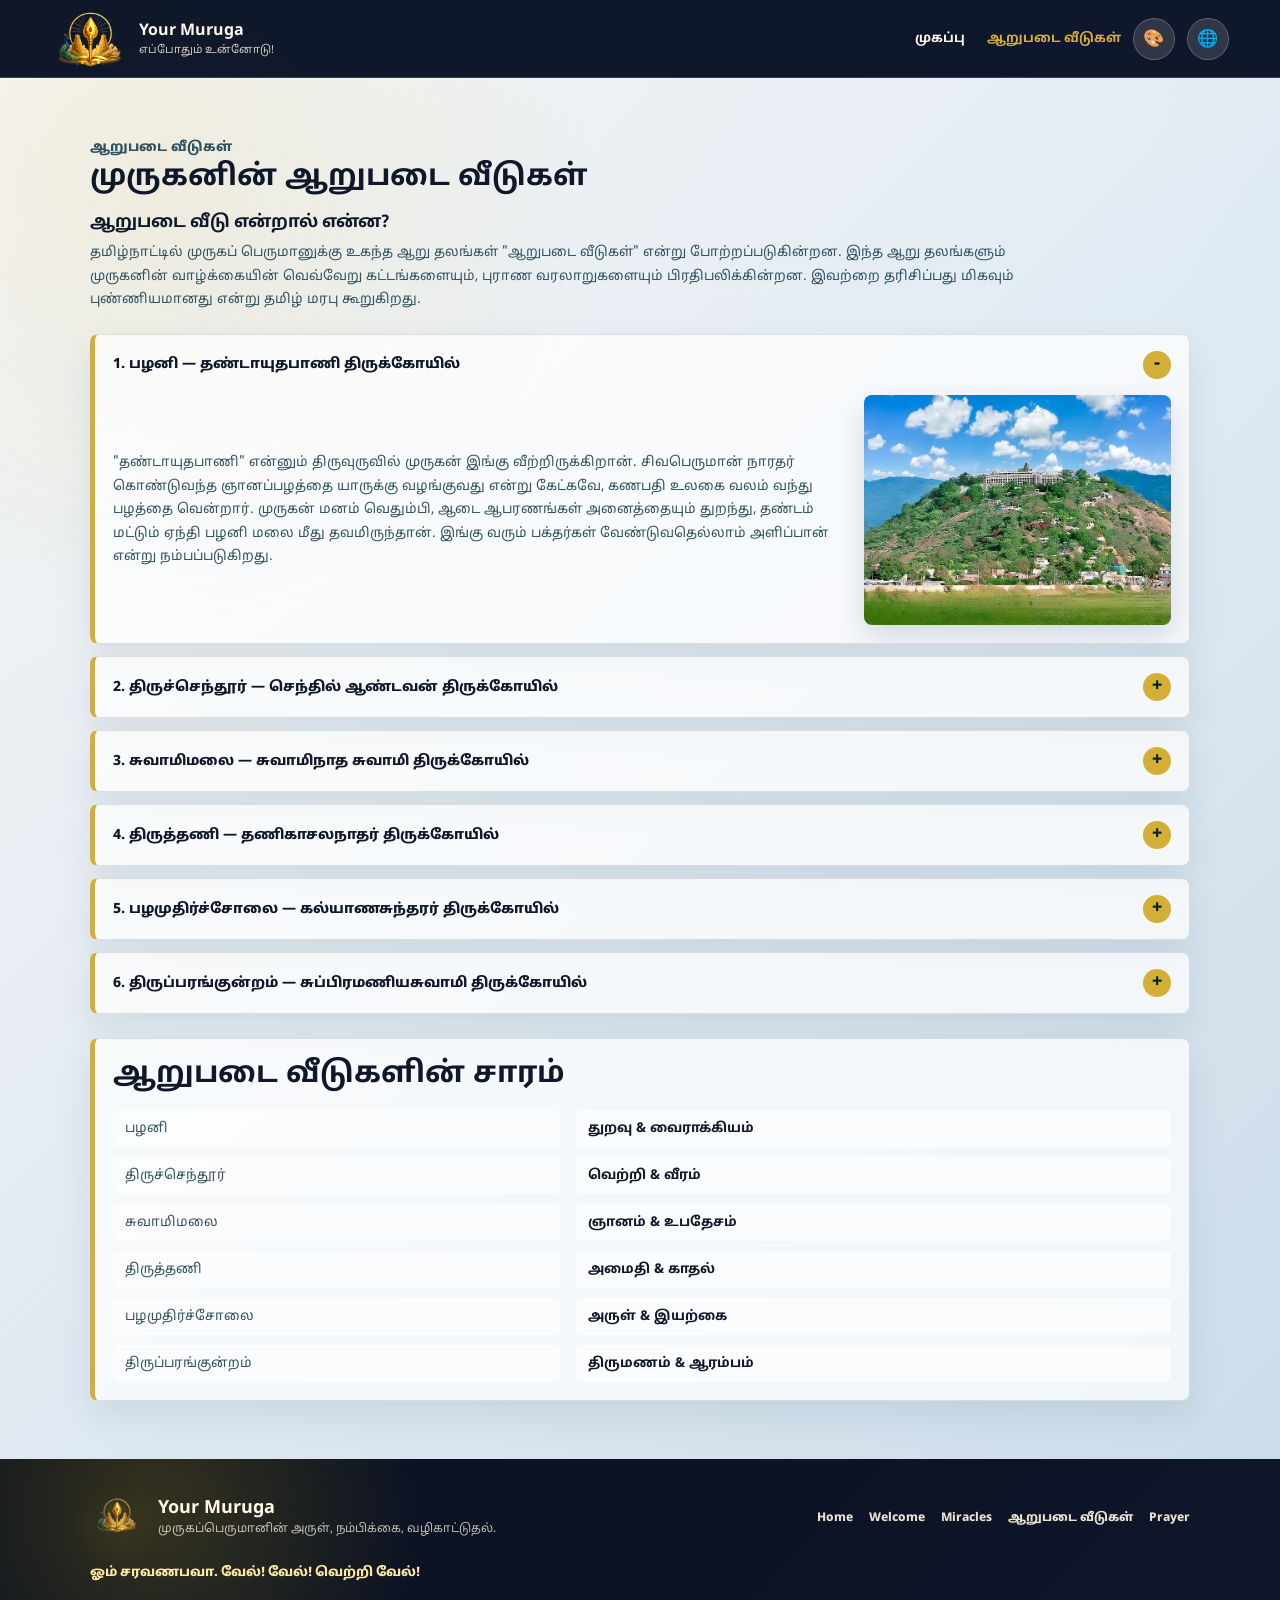
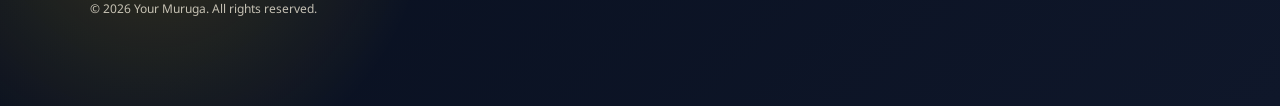
==== commit c28507e0: "add website files" ====
--- a/arupadai-veedu.html
+++ b/arupadai-veedu.html
@@ -40,21 +40,24 @@
           <a href="arupadai-veedu.html" class="active" aria-current="page" data-i18n="navArupadai">ஆறுபடை வீடுகள்</a>
         </nav>
 
-        <label class="theme-switch" for="theme-select">
-          <span>Theme</span>
-          <select id="theme-select" class="theme-select" aria-label="Theme colour">
-            <option value="divine">Divine Gold & Blue</option>
-            <option value="vel">Murugan Vel</option>
-            <option value="peacock">Sacred Peacock</option>
-            <option value="kumkum">Kumkum & Sandalwood</option>
-            <option value="celestial">Celestial Murugan</option>
-            <option value="pure">Pure Spiritual White</option>
-          </select>
-        </label>
+        <div class="theme-picker">
+          <button class="theme-picker-toggle" type="button" aria-expanded="false" aria-controls="theme-options" aria-label="Choose colour theme" title="Choose colour theme">🎨</button>
+          <div class="theme-options" id="theme-options" role="group" aria-label="Colour themes">
+            <button class="theme-swatch swatch-divine" type="button" data-theme="divine" aria-label="Divine Gold and Deep Blue" title="Divine Gold and Deep Blue"></button>
+            <button class="theme-swatch swatch-vel" type="button" data-theme="vel" aria-label="Murugan Vel" title="Murugan Vel"></button>
+            <button class="theme-swatch swatch-peacock" type="button" data-theme="peacock" aria-label="Sacred Peacock" title="Sacred Peacock"></button>
+            <button class="theme-swatch swatch-kumkum" type="button" data-theme="kumkum" aria-label="Kumkum and Sandalwood" title="Kumkum and Sandalwood"></button>
+            <button class="theme-swatch swatch-celestial" type="button" data-theme="celestial" aria-label="Celestial Murugan" title="Celestial Murugan"></button>
+            <button class="theme-swatch swatch-pure" type="button" data-theme="pure" aria-label="Pure Spiritual White" title="Pure Spiritual White"></button>
+          </div>
+        </div>
 
-        <div class="language-switch" aria-label="Language">
-          <button class="lang-button" type="button" data-lang="en">EN</button>
-          <button class="lang-button active" type="button" data-lang="ta">தமிழ்</button>
+        <div class="language-picker">
+          <button class="language-picker-toggle" type="button" aria-expanded="false" aria-controls="language-options" aria-label="Choose language" title="Choose language">🌐</button>
+          <div class="language-options" id="language-options" role="group" aria-label="Language">
+            <button class="lang-button" type="button" data-lang="en">EN</button>
+            <button class="lang-button active" type="button" data-lang="ta">தமிழ்</button>
+          </div>
         </div>
       </div>
     </header>
--- a/styles.css
+++ b/styles.css
@@ -257,16 +257,6 @@
   color: var(--gold);
 }
 
-.language-switch {
-  display: inline-grid;
-  grid-template-columns: 1fr 1fr;
-  gap: 4px;
-  padding: 4px;
-  border: 1px solid var(--line);
-  border-radius: 999px;
-  background: rgba(255, 248, 240, 0.14);
-}
-
 .header-actions {
   display: inline-flex;
   align-items: center;
@@ -309,44 +299,134 @@
   transform: translateY(-8px) rotate(-45deg);
 }
 
-.theme-switch {
-  display: inline-flex;
-  align-items: center;
-  gap: 8px;
-  padding: 4px 5px 4px 10px;
-  border: 1px solid rgba(255, 248, 240, 0.2);
-  border-radius: 999px;
+.theme-picker,
+.language-picker {
+  position: relative;
+  display: inline-grid;
+  place-items: center;
+}
+
+.theme-picker-toggle,
+.language-picker-toggle {
+  display: grid;
+  place-items: center;
+  width: 42px;
+  height: 42px;
+  padding: 0;
+  border: 1px solid rgba(255, 248, 240, 0.22);
+  border-radius: 50%;
+  color: #fff8f0;
   background: rgba(255, 248, 240, 0.14);
+  font-size: 17px;
+  line-height: 1;
+  cursor: pointer;
+}
+
+.theme-picker-toggle:hover,
+.theme-picker-toggle:focus-visible,
+.theme-picker.open .theme-picker-toggle,
+.language-picker-toggle:hover,
+.language-picker-toggle:focus-visible,
+.language-picker.open .language-picker-toggle {
+  border-color: var(--gold);
+  background: rgba(255, 248, 240, 0.2);
+  outline: none;
+}
+
+.theme-options,
+.language-options {
+  position: absolute;
+  top: calc(100% + 10px);
+  right: 0;
+  z-index: 30;
+  display: none;
+  grid-template-columns: repeat(3, 28px);
+  gap: 10px;
+  padding: 12px;
+  border: 1px solid rgba(255, 248, 240, 0.24);
+  border-radius: 8px;
+  background: var(--header-bg);
+  box-shadow: 0 18px 42px rgba(0, 0, 0, 0.32);
+}
+
+.language-options {
+  grid-template-columns: 1fr;
+  min-width: 116px;
+  gap: 6px;
+  padding: 8px;
+}
+
+.theme-picker.open .theme-options,
+.language-picker.open .language-options {
+  display: grid;
+}
+
+.theme-swatch {
+  width: 28px;
+  height: 28px;
+  padding: 0;
+  border: 2px solid rgba(255, 255, 255, 0.42);
+  border-radius: 50%;
+  box-shadow: 0 2px 7px rgba(0, 0, 0, 0.24);
+  cursor: pointer;
+  transition: transform 150ms ease, box-shadow 150ms ease, border-color 150ms ease;
+}
+
+.theme-swatch:hover,
+.theme-swatch:focus-visible {
+  transform: scale(1.13);
+  border-color: #ffffff;
+  outline: none;
+}
+
+.theme-swatch.active {
+  border-color: #ffffff;
+  box-shadow:
+    0 0 0 3px var(--header-bg),
+    0 0 0 5px var(--gold);
+}
+
+.swatch-divine {
+  background: linear-gradient(135deg, #0f172a 0 56%, #d4af37 56%);
+}
+
+.swatch-vel {
+  background: linear-gradient(135deg, #1a120b 0 56%, #ffd700 56%);
+}
+
+.swatch-peacock {
+  background: linear-gradient(135deg, #052e16 0 56%, #14b8a6 56%);
+}
+
+.swatch-kumkum {
+  background: linear-gradient(135deg, #fff7ed 0 50%, #b91c1c 50%);
+}
+
+.swatch-celestial {
+  background: linear-gradient(135deg, #020617 0 54%, #7c3aed 54%);
+}
+
+.swatch-pure {
+  background: linear-gradient(135deg, #ffffff 0 50%, #d97706 50%);
+}
+
+.lang-button {
+  min-width: 96px;
+  height: 34px;
+  border: 1px solid rgba(255, 248, 240, 0.14);
+  border-radius: 8px;
   color: #fff8f0;
-  font-size: 12px;
-  font-weight: 800;
-}
-
-.theme-select {
-  min-width: 128px;
-  height: 32px;
-  border: 0;
-  border-radius: 999px;
-  color: #05202b;
-  background: var(--gold);
-  font: inherit;
-  font-size: 12px;
-  font-weight: 800;
-  cursor: pointer;
-  padding: 0 28px 0 12px;
-}
-
-.lang-button {
-  min-width: 58px;
-  height: 34px;
-  border: 0;
-  border-radius: 999px;
-  color: #fff8f0;
-  background: transparent;
+  background: rgba(255, 248, 240, 0.08);
   font: inherit;
   font-size: 13px;
   font-weight: 800;
   cursor: pointer;
+}
+
+.lang-button:hover,
+.lang-button:focus-visible {
+  border-color: var(--gold);
+  outline: none;
 }
 
 .lang-button.active {
@@ -2054,21 +2134,19 @@
     display: flex;
   }
 
-  .theme-switch {
-    justify-content: space-between;
-    gap: 6px;
-    padding: 4px 5px 4px 9px;
-  }
-
-  .theme-select {
-    min-width: 0;
-    width: min(220px, 62vw);
-    height: 30px;
-    font-size: 11px;
-  }
-
-  .language-switch {
-    width: 100%;
+  .theme-picker,
+  .language-picker {
+    justify-self: end;
+  }
+
+  .theme-options,
+  .language-options {
+    right: 0;
+    max-width: calc(100vw - 28px);
+  }
+
+  .theme-options {
+    grid-template-columns: repeat(6, 28px);
   }
 
   .brand small {
@@ -2092,7 +2170,7 @@
   }
 
   .lang-button {
-    min-width: 48px;
+    min-width: 92px;
   }
 
   .nav-links a {
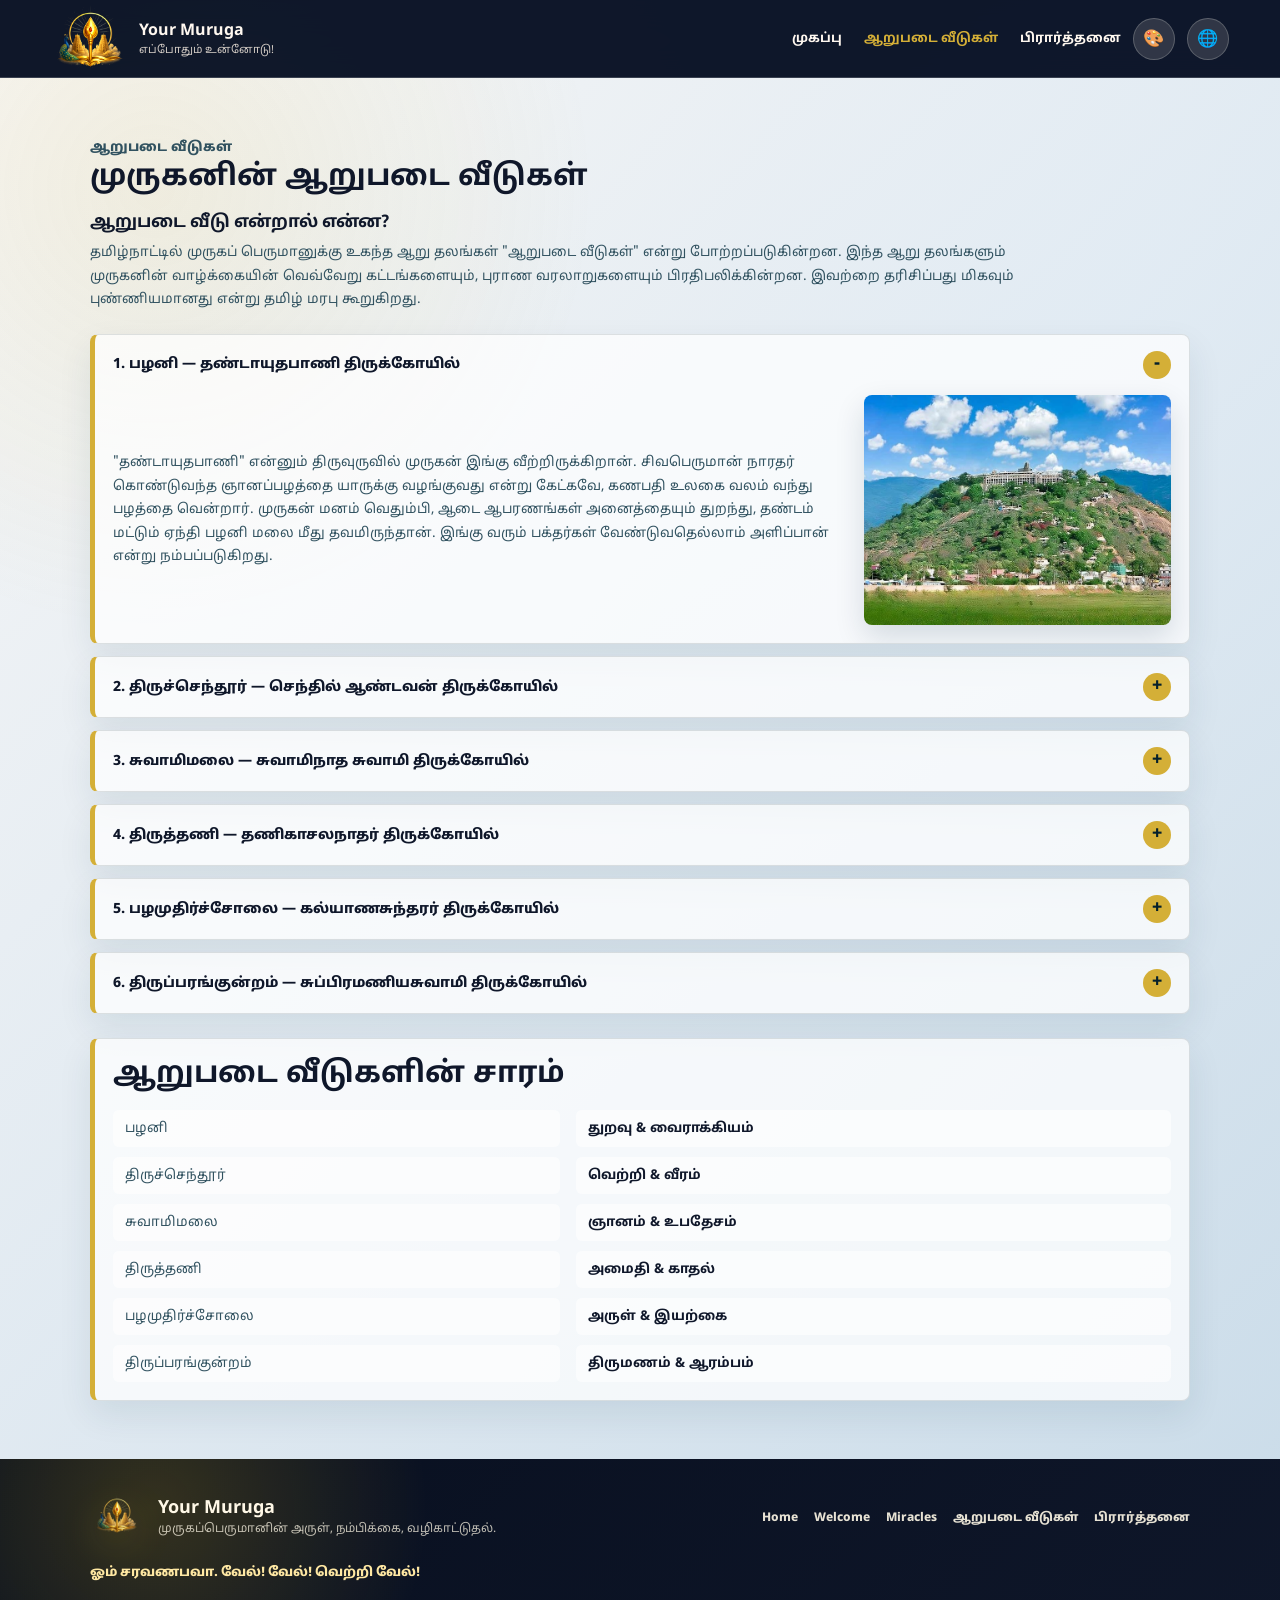
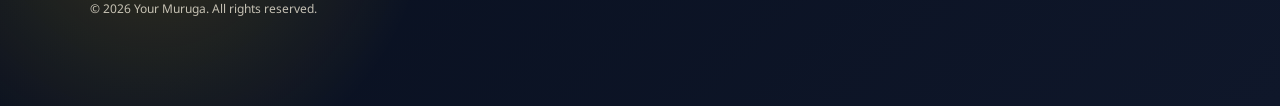
==== commit 3bc0ec41: "add website files" ====
--- a/arupadai-veedu.html
+++ b/arupadai-veedu.html
@@ -38,6 +38,7 @@
         <nav class="nav-links" aria-label="Main navigation">
           <a href="index.html#home" data-i18n="navHome">முகப்பு</a>
           <a href="arupadai-veedu.html" class="active" aria-current="page" data-i18n="navArupadai">ஆறுபடை வீடுகள்</a>
+          <a href="prayer.html" data-i18n="navPrayers">பிரார்த்தனை</a>
         </nav>
 
         <div class="theme-picker">
@@ -164,7 +165,7 @@
         <a href="index.html#welcome">Welcome</a>
         <a href="index.html#miracles">Miracles</a>
         <a href="arupadai-veedu.html">ஆறுபடை வீடுகள்</a>
-        <a href="index.html#daily-prayer">Prayer</a>
+        <a href="prayer.html">பிரார்த்தனை</a>
       </nav>
       <p class="footer-note">ஓம் சரவணபவா. வேல்! வேல்! வெற்றி வேல்!</p>
       <p class="footer-copy">© 2026 Your Muruga. All rights reserved.</p>
--- a/styles.css
+++ b/styles.css
@@ -29,6 +29,388 @@
   --hero-overlay-bg: linear-gradient(90deg, rgba(15, 23, 42, 0.66) 0%, rgba(15, 23, 42, 0.24) 23%, transparent 38%);
 }
 
+.prayer-page-main {
+  background:
+    radial-gradient(circle at 14% 8%, rgba(212, 175, 55, 0.16), transparent 28%),
+    radial-gradient(circle at 82% 24%, rgba(96, 165, 250, 0.16), transparent 24%),
+    var(--soft-section-bg);
+}
+
+.prayer-hero {
+  position: relative;
+  min-height: calc(100svh - 78px);
+  display: grid;
+  place-items: center;
+  overflow: hidden;
+  padding: clamp(90px, 11vw, 150px) 20px clamp(72px, 8vw, 110px);
+  color: #fff8e7;
+  text-align: center;
+  background:
+    linear-gradient(180deg, rgba(2, 6, 23, 0.2), rgba(2, 6, 23, 0.72)),
+    radial-gradient(circle at 50% 16%, rgba(250, 204, 21, 0.58), rgba(212, 175, 55, 0.18) 26%, transparent 54%),
+    url("assets/logo.png") center 20% / min(360px, 72vw) no-repeat,
+    linear-gradient(135deg, var(--header-bg), var(--peacock-neck));
+}
+
+.prayer-hero::before,
+.prayer-hero::after {
+  content: "";
+  position: absolute;
+  inset: auto -8% 8% -8%;
+  height: 170px;
+  border-radius: 50%;
+  background:
+    radial-gradient(ellipse at 18% 55%, rgba(255, 255, 255, 0.74), transparent 34%),
+    radial-gradient(ellipse at 48% 48%, rgba(255, 255, 255, 0.58), transparent 32%),
+    radial-gradient(ellipse at 82% 60%, rgba(255, 255, 255, 0.66), transparent 36%);
+  opacity: 0.18;
+  filter: blur(2px);
+}
+
+.prayer-hero::after {
+  inset: 6% -12% auto -12%;
+  opacity: 0.12;
+}
+
+.prayer-hero-content {
+  position: relative;
+  z-index: 1;
+  max-width: 920px;
+}
+
+.prayer-hero h1 {
+  margin: 12px 0 14px;
+  font-size: clamp(31px, 5vw, 62px);
+  line-height: 1.14;
+  text-shadow: 0 14px 34px rgba(0, 0, 0, 0.34);
+}
+
+.prayer-hero p {
+  margin: 0;
+  font-size: clamp(15px, 1.45vw, 20px);
+  line-height: 1.7;
+  color: rgba(255, 248, 231, 0.9);
+}
+
+.prayer-hero-chant {
+  display: inline-flex;
+  flex-wrap: wrap;
+  justify-content: center;
+  gap: 10px 18px;
+  margin-top: 26px;
+  color: #ffe8a3;
+  font-size: clamp(14px, 1.3vw, 18px);
+  font-weight: 800;
+}
+
+.scroll-indicator {
+  position: absolute;
+  left: 50%;
+  bottom: 28px;
+  z-index: 1;
+  display: grid;
+  place-items: center;
+  width: 34px;
+  height: 54px;
+  border: 2px solid rgba(255, 248, 231, 0.72);
+  border-radius: 999px;
+  transform: translateX(-50%);
+}
+
+.scroll-indicator span {
+  width: 6px;
+  height: 10px;
+  border-radius: 999px;
+  background: var(--gold);
+  animation: scrollPulse 1.4s ease-in-out infinite;
+}
+
+@keyframes scrollPulse {
+  0%, 100% { transform: translateY(-7px); opacity: 0.45; }
+  50% { transform: translateY(8px); opacity: 1; }
+}
+
+.prayer-page-section,
+.mantra-section,
+.popular-mantras-section,
+.benefits-section,
+.final-devotional-section {
+  position: relative;
+}
+
+.prayer-page-wrap {
+  width: min(1120px, 100%);
+  margin: 0 auto;
+}
+
+.main-prayer-section {
+  background:
+    radial-gradient(circle at 20% 0%, rgba(250, 204, 21, 0.18), transparent 26%),
+    linear-gradient(135deg, rgba(15, 23, 42, 0.96), rgba(5, 47, 87, 0.9));
+}
+
+.glass-prayer-card {
+  position: relative;
+  overflow: hidden;
+  border: 1px solid rgba(255, 248, 231, 0.28);
+  border-left: 6px solid var(--gold);
+  border-radius: 8px;
+  padding: clamp(26px, 4.4vw, 56px);
+  color: #fff8e7;
+  text-align: center;
+  background:
+    linear-gradient(135deg, rgba(255, 255, 255, 0.16), rgba(255, 255, 255, 0.07)),
+    rgba(2, 6, 23, 0.24);
+  box-shadow: 0 26px 80px rgba(0, 0, 0, 0.28);
+  backdrop-filter: blur(18px);
+}
+
+.glass-prayer-card::before {
+  content: "";
+  position: absolute;
+  inset: -30% 18% auto;
+  height: 260px;
+  border-radius: 50%;
+  background: radial-gradient(circle, rgba(250, 204, 21, 0.24), transparent 68%);
+}
+
+.glass-prayer-card blockquote {
+  position: relative;
+  z-index: 1;
+  margin: 0 auto;
+  max-width: 760px;
+  color: #fff;
+  font-size: clamp(15px, 1.4vw, 19px);
+  font-weight: 700;
+  line-height: 1.9;
+}
+
+.glass-prayer-card blockquote p {
+  margin: 0 0 16px;
+}
+
+.mantra-section,
+.benefits-section {
+  background: var(--soft-section-bg);
+}
+
+.mantra-card {
+  border: 1px solid rgba(7, 27, 36, 0.12);
+  border-left: 6px solid var(--gold);
+  border-radius: 8px;
+  padding: clamp(24px, 4vw, 44px);
+  text-align: center;
+  background: rgba(255, 255, 255, 0.78);
+  box-shadow: 0 18px 54px rgba(3, 55, 76, 0.12);
+}
+
+.mantra-card h2,
+.popular-mantras-section h2,
+.benefits-section h2 {
+  margin: 0;
+  color: var(--ink);
+  font-size: clamp(22px, 2.5vw, 34px);
+  line-height: 1.25;
+}
+
+.highlight-mantra {
+  display: inline-block;
+  margin: 22px 0 14px;
+  border-radius: 8px;
+  padding: 16px 24px;
+  color: #1a120b;
+  background: var(--button-gradient);
+  box-shadow: 0 16px 32px rgba(212, 175, 55, 0.24);
+  font-size: clamp(24px, 4vw, 46px);
+  font-weight: 800;
+  line-height: 1.25;
+}
+
+.mantra-card p:not(.section-kicker):not(.highlight-mantra):not(.prayer-feedback) {
+  max-width: 720px;
+  margin: 0 auto 22px;
+  color: #315260;
+  font-size: clamp(14px, 1.15vw, 16px);
+  line-height: 1.75;
+}
+
+.gold-action {
+  min-height: 44px;
+  border: 0;
+  border-radius: 999px;
+  padding: 0 20px;
+  color: #1a120b;
+  background: var(--button-gradient);
+  font: inherit;
+  font-size: 13px;
+  font-weight: 800;
+  cursor: pointer;
+  box-shadow: 0 14px 32px rgba(212, 175, 55, 0.22);
+}
+
+.popular-mantras-section {
+  background: var(--dark-section-bg);
+}
+
+.popular-mantras-section h2 {
+  color: #fff8e7;
+  text-align: center;
+}
+
+.mantra-grid,
+.benefits-grid {
+  display: grid;
+  grid-template-columns: repeat(3, minmax(0, 1fr));
+  gap: 14px;
+  margin-top: 28px;
+}
+
+.mantra-grid article,
+.benefits-grid article {
+  border: 1px solid rgba(255, 248, 231, 0.16);
+  border-radius: 8px;
+  padding: 18px;
+  color: #fff8e7;
+  background: rgba(255, 255, 255, 0.08);
+  box-shadow: 0 14px 34px rgba(0, 0, 0, 0.16);
+  font-size: clamp(14px, 1.1vw, 16px);
+  font-weight: 800;
+  line-height: 1.5;
+  transition: transform 170ms ease, border-color 170ms ease, background 170ms ease;
+}
+
+.mantra-grid article:hover {
+  transform: translateY(-4px);
+  border-color: var(--gold);
+  background: rgba(255, 248, 231, 0.13);
+}
+
+.benefits-section h2 {
+  text-align: center;
+}
+
+.benefits-grid article {
+  color: var(--peacock-neck);
+  border-color: rgba(7, 27, 36, 0.12);
+  background: rgba(255, 255, 255, 0.72);
+}
+
+.final-devotional-section {
+  background:
+    radial-gradient(circle at 50% 0%, rgba(250, 204, 21, 0.2), transparent 28%),
+    var(--dark-section-bg);
+}
+
+.final-devotional-card {
+  text-align: center;
+  color: #fff8e7;
+}
+
+.final-devotional-card blockquote {
+  margin: 0 0 26px;
+  color: #ffe8a3;
+  font-size: clamp(26px, 4.2vw, 56px);
+  font-weight: 800;
+  line-height: 1.35;
+}
+
+.final-devotional-card p {
+  margin: 8px 0 0;
+  font-size: clamp(15px, 1.5vw, 20px);
+  font-weight: 800;
+}
+
+@media (max-width: 620px) {
+  .prayer-hero {
+    min-height: 560px;
+    padding: 84px 18px 72px;
+  }
+
+  .prayer-hero h1 {
+    font-size: clamp(29px, 9vw, 42px);
+  }
+
+  .glass-prayer-card,
+  .mantra-card {
+    padding: 24px 18px;
+  }
+
+  .glass-prayer-card blockquote {
+    font-size: 14px;
+    line-height: 1.8;
+  }
+
+  .mantra-grid,
+  .benefits-grid {
+    grid-template-columns: 1fr;
+  }
+}
+
+/* Final prayer-page contrast guard. Keep this after older duplicated prayer rules. */
+.popular-mantras-section {
+  background:
+    radial-gradient(circle at 18% 18%, rgba(212, 175, 55, 0.18), transparent 28%),
+    linear-gradient(135deg, #07111f 0%, #0f172a 48%, #052f57 100%) !important;
+}
+
+.popular-mantras-section h2 {
+  color: #ffe8a3 !important;
+  text-shadow: 0 10px 28px rgba(0, 0, 0, 0.28);
+}
+
+.popular-mantras-section .mantra-grid article {
+  color: #fff8e7 !important;
+  border-color: rgba(255, 232, 163, 0.28) !important;
+  background: rgba(255, 248, 231, 0.12) !important;
+}
+
+.popular-mantras-section .mantra-grid article:hover {
+  color: #ffffff !important;
+  background: rgba(255, 248, 231, 0.18) !important;
+}
+
+.mantra-section .mantra-card {
+  color: var(--ink);
+  background: rgba(255, 255, 255, 0.9) !important;
+}
+
+.mantra-section .mantra-card h2,
+.mantra-section .mantra-card p:not(.section-kicker):not(.highlight-mantra):not(.prayer-feedback) {
+  color: var(--ink) !important;
+}
+
+.popular-mantras-section {
+  background:
+    radial-gradient(circle at 18% 18%, rgba(212, 175, 55, 0.18), transparent 28%),
+    linear-gradient(135deg, #07111f 0%, #0f172a 48%, #052f57 100%) !important;
+}
+
+.popular-mantras-section h2 {
+  color: #ffe8a3 !important;
+  text-shadow: 0 10px 28px rgba(0, 0, 0, 0.28);
+}
+
+.popular-mantras-section .mantra-grid article {
+  color: #fff8e7 !important;
+  border-color: rgba(255, 232, 163, 0.28);
+  background: rgba(255, 248, 231, 0.12);
+}
+
+.popular-mantras-section .mantra-grid article:hover {
+  color: #ffffff !important;
+  background: rgba(255, 248, 231, 0.18);
+}
+
+.mantra-section .mantra-card {
+  color: var(--ink);
+  background: rgba(255, 255, 255, 0.9);
+}
+
+.mantra-section .mantra-card h2,
+.mantra-section .mantra-card p:not(.section-kicker):not(.highlight-mantra):not(.prayer-feedback) {
+  color: var(--ink);
+}
+
 body.theme-vel {
   --ink: #1a120b;
   --muted: #6b4c2f;
@@ -2284,6 +2666,30 @@
     max-height: 260px;
   }
 
+  .prayer-hero {
+    min-height: 560px;
+    padding: 84px 18px 72px;
+  }
+
+  .prayer-hero h1 {
+    font-size: clamp(29px, 9vw, 42px);
+  }
+
+  .glass-prayer-card,
+  .mantra-card {
+    padding: 24px 18px;
+  }
+
+  .glass-prayer-card blockquote {
+    font-size: 14px;
+    line-height: 1.8;
+  }
+
+  .mantra-grid,
+  .benefits-grid {
+    grid-template-columns: 1fr;
+  }
+
   .miracle-tabs {
     gap: 12px;
   }
@@ -2315,8 +2721,302 @@
 
   .miracle-tab-panel {
     min-height: auto;
-    padding: 18px;
-  }
+  padding: 18px;
+}
+
+.prayer-page-main {
+  background:
+    radial-gradient(circle at 14% 8%, rgba(212, 175, 55, 0.16), transparent 28%),
+    radial-gradient(circle at 82% 24%, rgba(96, 165, 250, 0.16), transparent 24%),
+    var(--soft-section-bg);
+}
+
+.prayer-hero {
+  position: relative;
+  min-height: calc(100svh - 78px);
+  display: grid;
+  place-items: center;
+  overflow: hidden;
+  padding: clamp(90px, 11vw, 150px) 20px clamp(72px, 8vw, 110px);
+  color: #fff8e7;
+  text-align: center;
+  background:
+    linear-gradient(180deg, rgba(2, 6, 23, 0.2), rgba(2, 6, 23, 0.72)),
+    radial-gradient(circle at 50% 16%, rgba(250, 204, 21, 0.58), rgba(212, 175, 55, 0.18) 26%, transparent 54%),
+    url("assets/logo.png") center 20% / min(360px, 72vw) no-repeat,
+    linear-gradient(135deg, var(--header-bg), var(--peacock-neck));
+}
+
+.prayer-hero::before,
+.prayer-hero::after {
+  content: "";
+  position: absolute;
+  inset: auto -8% 8% -8%;
+  height: 170px;
+  border-radius: 50%;
+  background:
+    radial-gradient(ellipse at 18% 55%, rgba(255, 255, 255, 0.74), transparent 34%),
+    radial-gradient(ellipse at 48% 48%, rgba(255, 255, 255, 0.58), transparent 32%),
+    radial-gradient(ellipse at 82% 60%, rgba(255, 255, 255, 0.66), transparent 36%);
+  opacity: 0.18;
+  filter: blur(2px);
+}
+
+.prayer-hero::after {
+  inset: 6% -12% auto -12%;
+  opacity: 0.12;
+}
+
+.prayer-hero-content {
+  position: relative;
+  z-index: 1;
+  max-width: 920px;
+}
+
+.prayer-hero h1 {
+  margin: 12px 0 14px;
+  font-size: clamp(31px, 5vw, 62px);
+  line-height: 1.14;
+  text-shadow: 0 14px 34px rgba(0, 0, 0, 0.34);
+}
+
+.prayer-hero p {
+  margin: 0;
+  font-size: clamp(15px, 1.45vw, 20px);
+  line-height: 1.7;
+  color: rgba(255, 248, 231, 0.9);
+}
+
+.prayer-hero-chant {
+  display: inline-flex;
+  flex-wrap: wrap;
+  justify-content: center;
+  gap: 10px 18px;
+  margin-top: 26px;
+  color: #ffe8a3;
+  font-size: clamp(14px, 1.3vw, 18px);
+  font-weight: 800;
+}
+
+.scroll-indicator {
+  position: absolute;
+  left: 50%;
+  bottom: 28px;
+  z-index: 1;
+  display: grid;
+  place-items: center;
+  width: 34px;
+  height: 54px;
+  border: 2px solid rgba(255, 248, 231, 0.72);
+  border-radius: 999px;
+  transform: translateX(-50%);
+}
+
+.scroll-indicator span {
+  width: 6px;
+  height: 10px;
+  border-radius: 999px;
+  background: var(--gold);
+  animation: scrollPulse 1.4s ease-in-out infinite;
+}
+
+@keyframes scrollPulse {
+  0%, 100% { transform: translateY(-7px); opacity: 0.45; }
+  50% { transform: translateY(8px); opacity: 1; }
+}
+
+.prayer-page-section,
+.mantra-section,
+.popular-mantras-section,
+.benefits-section,
+.final-devotional-section {
+  position: relative;
+}
+
+.prayer-page-wrap {
+  width: min(1120px, 100%);
+  margin: 0 auto;
+}
+
+.main-prayer-section {
+  background:
+    radial-gradient(circle at 20% 0%, rgba(250, 204, 21, 0.18), transparent 26%),
+    linear-gradient(135deg, rgba(15, 23, 42, 0.96), rgba(5, 47, 87, 0.9));
+}
+
+.glass-prayer-card {
+  position: relative;
+  overflow: hidden;
+  border: 1px solid rgba(255, 248, 231, 0.28);
+  border-left: 6px solid var(--gold);
+  border-radius: 8px;
+  padding: clamp(26px, 4.4vw, 56px);
+  color: #fff8e7;
+  text-align: center;
+  background:
+    linear-gradient(135deg, rgba(255, 255, 255, 0.16), rgba(255, 255, 255, 0.07)),
+    rgba(2, 6, 23, 0.24);
+  box-shadow: 0 26px 80px rgba(0, 0, 0, 0.28);
+  backdrop-filter: blur(18px);
+}
+
+.glass-prayer-card::before {
+  content: "";
+  position: absolute;
+  inset: -30% 18% auto;
+  height: 260px;
+  border-radius: 50%;
+  background: radial-gradient(circle, rgba(250, 204, 21, 0.24), transparent 68%);
+}
+
+.glass-prayer-card blockquote {
+  position: relative;
+  z-index: 1;
+  margin: 0 auto;
+  max-width: 760px;
+  color: #fff;
+  font-size: clamp(15px, 1.4vw, 19px);
+  font-weight: 700;
+  line-height: 1.9;
+}
+
+.glass-prayer-card blockquote p {
+  margin: 0 0 16px;
+}
+
+.mantra-section {
+  background: var(--soft-section-bg);
+}
+
+.mantra-card {
+  border: 1px solid rgba(7, 27, 36, 0.12);
+  border-left: 6px solid var(--gold);
+  border-radius: 8px;
+  padding: clamp(24px, 4vw, 44px);
+  text-align: center;
+  background: rgba(255, 255, 255, 0.78);
+  box-shadow: 0 18px 54px rgba(3, 55, 76, 0.12);
+}
+
+.mantra-card h2,
+.popular-mantras-section h2,
+.benefits-section h2 {
+  margin: 0;
+  color: var(--ink);
+  font-size: clamp(22px, 2.5vw, 34px);
+  line-height: 1.25;
+}
+
+.highlight-mantra {
+  display: inline-block;
+  margin: 22px 0 14px;
+  border-radius: 8px;
+  padding: 16px 24px;
+  color: #1a120b;
+  background: var(--button-gradient);
+  box-shadow: 0 16px 32px rgba(212, 175, 55, 0.24);
+  font-size: clamp(24px, 4vw, 46px);
+  font-weight: 800;
+  line-height: 1.25;
+}
+
+.mantra-card p:not(.section-kicker):not(.highlight-mantra):not(.prayer-feedback) {
+  max-width: 720px;
+  margin: 0 auto 22px;
+  color: #315260;
+  font-size: clamp(14px, 1.15vw, 16px);
+  line-height: 1.75;
+}
+
+.gold-action {
+  min-height: 44px;
+  border: 0;
+  border-radius: 999px;
+  padding: 0 20px;
+  color: #1a120b;
+  background: var(--button-gradient);
+  font: inherit;
+  font-size: 13px;
+  font-weight: 800;
+  cursor: pointer;
+  box-shadow: 0 14px 32px rgba(212, 175, 55, 0.22);
+}
+
+.popular-mantras-section {
+  background: var(--dark-section-bg);
+}
+
+.popular-mantras-section h2 {
+  color: #fff8e7;
+  text-align: center;
+}
+
+.mantra-grid,
+.benefits-grid {
+  display: grid;
+  grid-template-columns: repeat(3, minmax(0, 1fr));
+  gap: 14px;
+  margin-top: 28px;
+}
+
+.mantra-grid article,
+.benefits-grid article {
+  border: 1px solid rgba(255, 248, 231, 0.16);
+  border-radius: 8px;
+  padding: 18px;
+  color: #fff8e7;
+  background: rgba(255, 255, 255, 0.08);
+  box-shadow: 0 14px 34px rgba(0, 0, 0, 0.16);
+  font-size: clamp(14px, 1.1vw, 16px);
+  font-weight: 800;
+  line-height: 1.5;
+  transition: transform 170ms ease, border-color 170ms ease, background 170ms ease;
+}
+
+.mantra-grid article:hover {
+  transform: translateY(-4px);
+  border-color: var(--gold);
+  background: rgba(255, 248, 231, 0.13);
+}
+
+.benefits-section {
+  background: var(--soft-section-bg);
+}
+
+.benefits-section h2 {
+  text-align: center;
+}
+
+.benefits-grid article {
+  color: var(--peacock-neck);
+  border-color: rgba(7, 27, 36, 0.12);
+  background: rgba(255, 255, 255, 0.72);
+}
+
+.final-devotional-section {
+  background:
+    radial-gradient(circle at 50% 0%, rgba(250, 204, 21, 0.2), transparent 28%),
+    var(--dark-section-bg);
+}
+
+.final-devotional-card {
+  text-align: center;
+  color: #fff8e7;
+}
+
+.final-devotional-card blockquote {
+  margin: 0 0 26px;
+  color: #ffe8a3;
+  font-size: clamp(26px, 4.2vw, 56px);
+  font-weight: 800;
+  line-height: 1.35;
+}
+
+.final-devotional-card p {
+  margin: 8px 0 0;
+  font-size: clamp(15px, 1.5vw, 20px);
+  font-weight: 800;
+}
 
   .miracle-tab-panel h3 {
     font-size: 17px;
@@ -2345,3 +3045,62 @@
     line-height: 1.65;
   }
 }
+
+@media (max-width: 620px) {
+  .prayer-hero {
+    min-height: 560px;
+    padding: 84px 18px 72px;
+  }
+
+  .prayer-hero h1 {
+    font-size: clamp(29px, 9vw, 42px);
+  }
+
+  .glass-prayer-card,
+  .mantra-card {
+    padding: 24px 18px;
+  }
+
+  .glass-prayer-card blockquote {
+    font-size: 14px;
+    line-height: 1.8;
+  }
+
+  .mantra-grid,
+  .benefits-grid {
+    grid-template-columns: 1fr;
+  }
+}
+
+/* Final prayer-page contrast guard. Keep this after older duplicated prayer rules. */
+.popular-mantras-section {
+  background:
+    radial-gradient(circle at 18% 18%, rgba(212, 175, 55, 0.18), transparent 28%),
+    linear-gradient(135deg, #07111f 0%, #0f172a 48%, #052f57 100%) !important;
+}
+
+.popular-mantras-section h2 {
+  color: #ffe8a3 !important;
+  text-shadow: 0 10px 28px rgba(0, 0, 0, 0.28);
+}
+
+.popular-mantras-section .mantra-grid article {
+  color: #fff8e7 !important;
+  border-color: rgba(255, 232, 163, 0.28) !important;
+  background: rgba(255, 248, 231, 0.12) !important;
+}
+
+.popular-mantras-section .mantra-grid article:hover {
+  color: #ffffff !important;
+  background: rgba(255, 248, 231, 0.18) !important;
+}
+
+.mantra-section .mantra-card {
+  color: var(--ink);
+  background: rgba(255, 255, 255, 0.9) !important;
+}
+
+.mantra-section .mantra-card h2,
+.mantra-section .mantra-card p:not(.section-kicker):not(.highlight-mantra):not(.prayer-feedback) {
+  color: var(--ink) !important;
+}
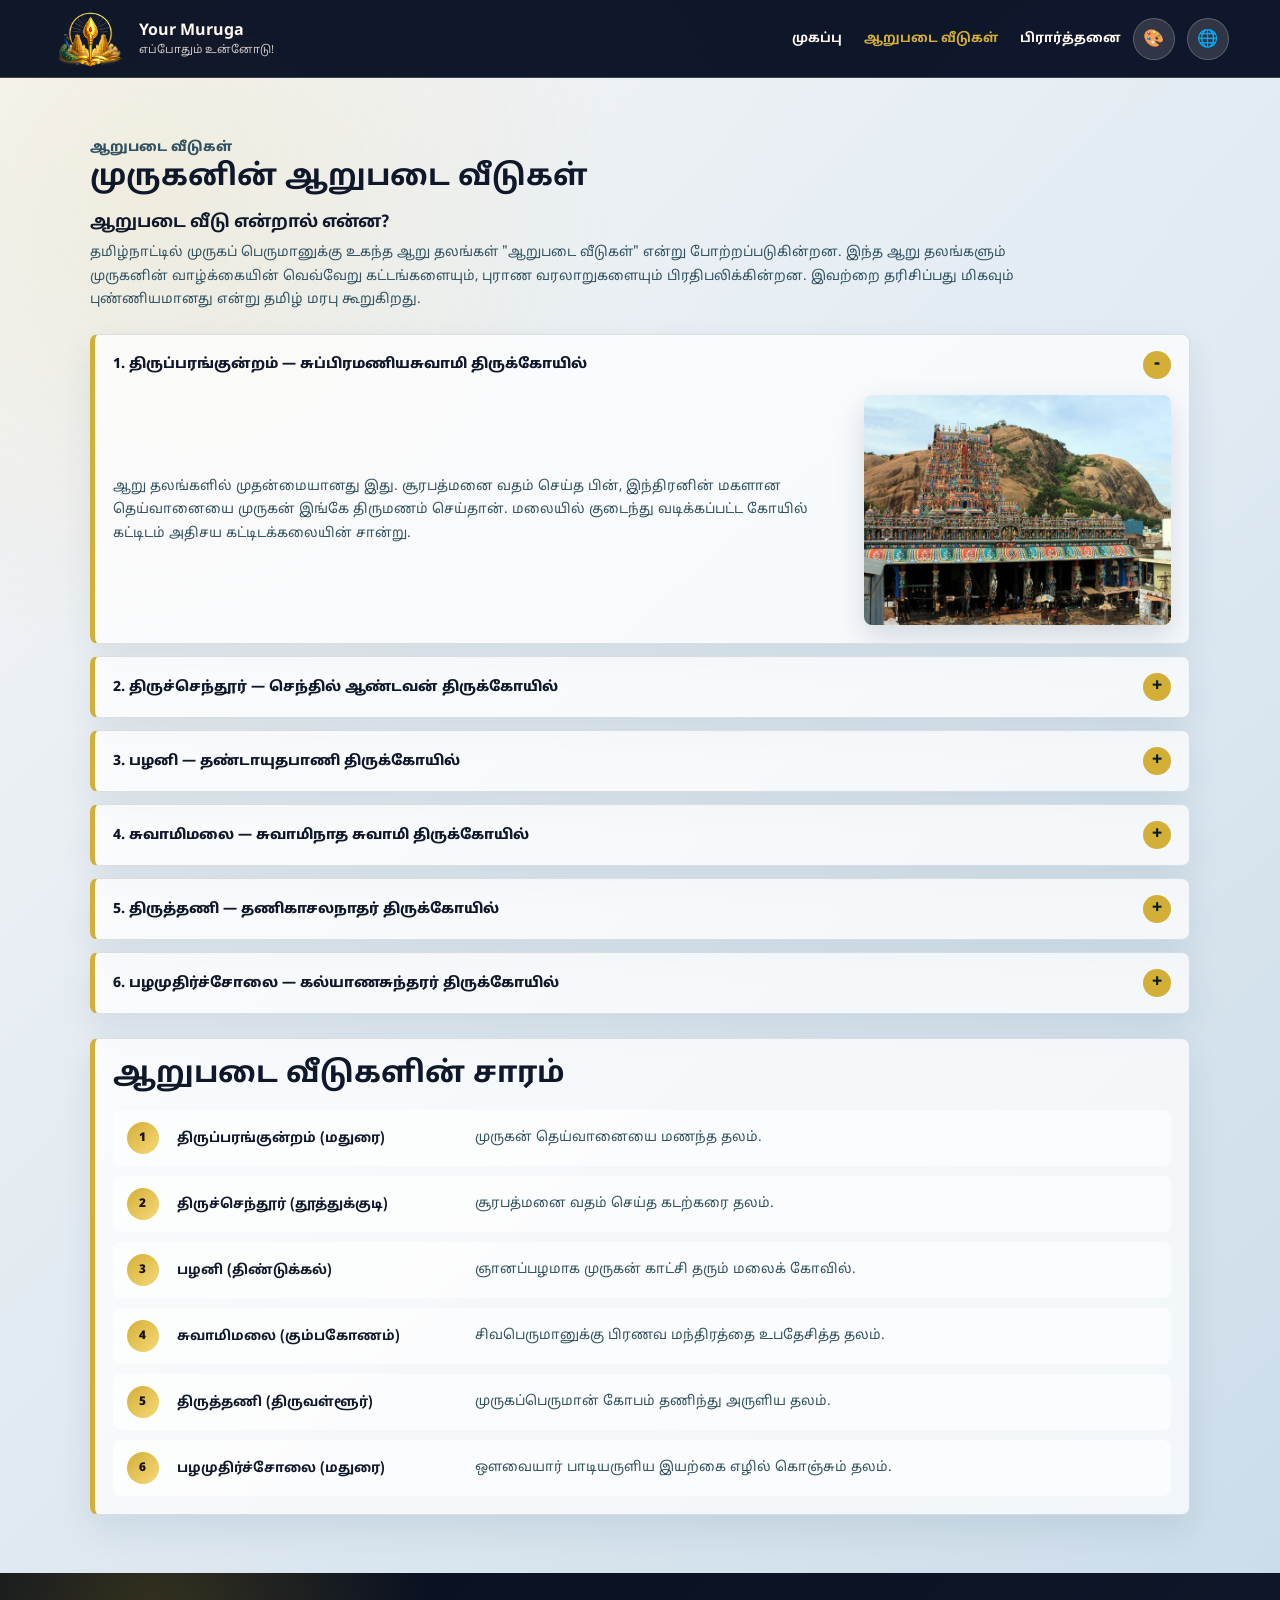
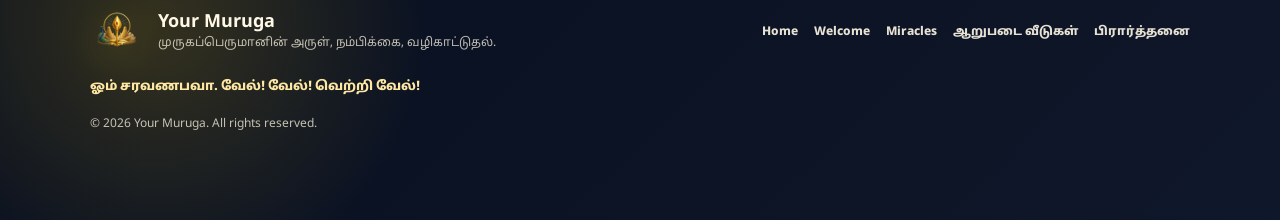
==== commit 78b77f4b: "add website files" ====
--- a/arupadai-veedu.html
+++ b/arupadai-veedu.html
@@ -77,12 +77,12 @@
 
           <div class="arupadai-grid arupadai-accordion">
             <details open>
-              <summary>1. பழனி — தண்டாயுதபாணி திருக்கோயில்</summary>
+              <summary>1. திருப்பரங்குன்றம் — சுப்பிரமணியசுவாமி திருக்கோயில்</summary>
               <div class="arupadai-panel">
                 <p>
-                  "தண்டாயுதபாணி" என்னும் திருவுருவில் முருகன் இங்கு வீற்றிருக்கிறான். சிவபெருமான் நாரதர் கொண்டுவந்த ஞானப்பழத்தை யாருக்கு வழங்குவது என்று கேட்கவே, கணபதி உலகை வலம் வந்து பழத்தை வென்றார். முருகன் மனம் வெதும்பி, ஆடை ஆபரணங்கள் அனைத்தையும் துறந்து, தண்டம் மட்டும் ஏந்தி பழனி மலை மீது தவமிருந்தான். இங்கு வரும் பக்தர்கள் வேண்டுவதெல்லாம் அளிப்பான் என்று நம்பப்படுகிறது.
+                  ஆறு தலங்களில் முதன்மையானது இது. சூரபத்மனை வதம் செய்த பின், இந்திரனின் மகளான தெய்வானையை முருகன் இங்கே திருமணம் செய்தான். மலையில் குடைந்து வடிக்கப்பட்ட கோயில் கட்டிடம் அதிசய கட்டிடக்கலையின் சான்று.
                 </p>
-                <img src="assets/palani.jpg" alt="பழனி தண்டாயுதபாணி திருக்கோயில்" />
+                <img src="assets/thiruparankundram.jpg" alt="திருப்பரங்குன்றம் சுப்பிரமணியசுவாமி திருக்கோயில்" />
               </div>
             </details>
 
@@ -97,7 +97,17 @@
             </details>
 
             <details>
-              <summary>3. சுவாமிமலை — சுவாமிநாத சுவாமி திருக்கோயில்</summary>
+              <summary>3. பழனி — தண்டாயுதபாணி திருக்கோயில்</summary>
+              <div class="arupadai-panel">
+                <p>
+                  "தண்டாயுதபாணி" என்னும் திருவுருவில் முருகன் இங்கு வீற்றிருக்கிறான். சிவபெருமான் நாரதர் கொண்டுவந்த ஞானப்பழத்தை யாருக்கு வழங்குவது என்று கேட்கவே, கணபதி உலகை வலம் வந்து பழத்தை வென்றார். முருகன் மனம் வெதும்பி, ஆடை ஆபரணங்கள் அனைத்தையும் துறந்து, தண்டம் மட்டும் ஏந்தி பழனி மலை மீது தவமிருந்தான். இங்கு வரும் பக்தர்கள் வேண்டுவதெல்லாம் அளிப்பான் என்று நம்பப்படுகிறது.
+                </p>
+                <img src="assets/palani.jpg" alt="பழனி தண்டாயுதபாணி திருக்கோயில்" />
+              </div>
+            </details>
+
+            <details>
+              <summary>4. சுவாமிமலை — சுவாமிநாத சுவாமி திருக்கோயில்</summary>
               <div class="arupadai-panel">
                 <p>
                   சிவபெருமானே ஓம் என்ற பிரணவ மந்திரத்தின் பொருள் என்ன என்று தெரியாமல் தவித்தார். அப்போது குழந்தையாகிய முருகன், தந்தையே! நீர் என்னிடம் சீடனாக வருவீரேல் உபதேசிப்பேன்! என்று கூறினான். அதனால் முருகன் "சுவாமிநாதன்" என்று அழைக்கப்படுகிறான்.
@@ -107,7 +117,7 @@
             </details>
 
             <details>
-              <summary>4. திருத்தணி — தணிகாசலநாதர் திருக்கோயில்</summary>
+              <summary>5. திருத்தணி — தணிகாசலநாதர் திருக்கோயில்</summary>
               <div class="arupadai-panel">
                 <p>
                   சூரசம்ஹாரத்திற்குப் பின் போரின் வெப்பம் தணியவும், மனம் அமைதி பெறவும் முருகன் இங்கு வந்து தங்கினான். அதனாலேயே இத்தலம் "தணி" எனப்பட்டது. இங்குதான் வேட்டுவர் குலத்தில் பிறந்த வள்ளியை முருகன் காதலித்து மணந்தான்.
@@ -117,7 +127,7 @@
             </details>
 
             <details>
-              <summary>5. பழமுதிர்ச்சோலை — கல்யாணசுந்தரர் திருக்கோயில்</summary>
+              <summary>6. பழமுதிர்ச்சோலை — கல்யாணசுந்தரர் திருக்கோயில்</summary>
               <div class="arupadai-panel">
                 <p>
                   மதுரைக்கு அருகே அமைந்த இந்த அழகிய மலைத்தலம் வள்ளியும் தெய்வானையும் உடன் வீற்றிருக்கும் திருத்தலம். இயற்கை எழில் நிரம்பிய காடுகளும் அருவிகளும் கொண்ட இந்த இடம் முருகனுக்கு மிகவும் பிரியமான வனமாக கருதப்படுகிறது.
@@ -125,28 +135,18 @@
                 <img src="assets/pazhamudircholai.jpg" alt="பழமுதிர்ச்சோலை கல்யாணசுந்தரர் திருக்கோயில்" />
               </div>
             </details>
-
-            <details>
-              <summary>6. திருப்பரங்குன்றம் — சுப்பிரமணியசுவாமி திருக்கோயில்</summary>
-              <div class="arupadai-panel">
-                <p>
-                  ஆறு தலங்களில் முதன்மையானது இது. சூரபத்மனை வதம் செய்த பின், இந்திரனின் மகளான தெய்வானையை முருகன் இங்கே திருமணம் செய்தான். மலையில் குடைந்து வடிக்கப்பட்ட கோயில் கட்டிடம் அதிசய கட்டிடக்கலையின் சான்று.
-                </p>
-                <img src="assets/thiruparankundram.jpg" alt="திருப்பரங்குன்றம் சுப்பிரமணியசுவாமி திருக்கோயில்" />
-              </div>
-            </details>
           </div>
 
           <div class="arupadai-summary">
             <h3>ஆறுபடை வீடுகளின் சாரம்</h3>
-            <div class="arupadai-summary-grid">
-              <span>பழனி</span><strong>துறவு & வைராக்கியம்</strong>
-              <span>திருச்செந்தூர்</span><strong>வெற்றி & வீரம்</strong>
-              <span>சுவாமிமலை</span><strong>ஞானம் & உபதேசம்</strong>
-              <span>திருத்தணி</span><strong>அமைதி & காதல்</strong>
-              <span>பழமுதிர்ச்சோலை</span><strong>அருள் & இயற்கை</strong>
-              <span>திருப்பரங்குன்றம்</span><strong>திருமணம் & ஆரம்பம்</strong>
-            </div>
+            <ol class="arupadai-summary-list">
+              <li><strong>திருப்பரங்குன்றம் (மதுரை)</strong><span>முருகன் தெய்வானையை மணந்த தலம்.</span></li>
+              <li><strong>திருச்செந்தூர் (தூத்துக்குடி)</strong><span>சூரபத்மனை வதம் செய்த கடற்கரை தலம்.</span></li>
+              <li><strong>பழனி (திண்டுக்கல்)</strong><span>ஞானப்பழமாக முருகன் காட்சி தரும் மலைக் கோவில்.</span></li>
+              <li><strong>சுவாமிமலை (கும்பகோணம்)</strong><span>சிவபெருமானுக்கு பிரணவ மந்திரத்தை உபதேசித்த தலம்.</span></li>
+              <li><strong>திருத்தணி (திருவள்ளூர்)</strong><span>முருகப்பெருமான் கோபம் தணிந்து அருளிய தலம்.</span></li>
+              <li><strong>பழமுதிர்ச்சோலை (மதுரை)</strong><span>ஒளவையார் பாடியருளிய இயற்கை எழில் கொஞ்சும் தலம்.</span></li>
+            </ol>
           </div>
         </div>
       </section>
--- a/styles.css
+++ b/styles.css
@@ -379,6 +379,255 @@
   color: var(--ink) !important;
 }
 
+body.lang-ta .mantra-108-heading[data-content-lang="en"],
+body.lang-ta .mantra-108-list[data-content-lang="en"],
+body:not(.lang-ta) .mantra-108-heading[data-content-lang="ta"],
+body:not(.lang-ta) .mantra-108-list[data-content-lang="ta"] {
+  display: none !important;
+}
+
+body.lang-ta .mantra-108-heading[data-content-lang="ta"],
+body:not(.lang-ta) .mantra-108-heading[data-content-lang="en"] {
+  display: block !important;
+}
+
+body.lang-ta .mantra-108-list[data-content-lang="ta"],
+body:not(.lang-ta) .mantra-108-list[data-content-lang="en"] {
+  display: grid !important;
+}
+
+body.lang-ta .kavasam-link-card [data-content-lang="en"],
+body:not(.lang-ta) .kavasam-link-card [data-content-lang="ta"] {
+  display: none !important;
+}
+
+body.lang-ta .kavasam-link-card p[data-content-lang="ta"],
+body.lang-ta .kavasam-link-card h2[data-content-lang="ta"],
+body:not(.lang-ta) .kavasam-link-card p[data-content-lang="en"],
+body:not(.lang-ta) .kavasam-link-card h2[data-content-lang="en"] {
+  display: block !important;
+}
+
+body.lang-ta .kavasam-link-card a[data-content-lang="ta"],
+body:not(.lang-ta) .kavasam-link-card a[data-content-lang="en"] {
+  display: inline-flex !important;
+}
+
+.kavasam-link-section {
+  background: var(--soft-section-bg);
+}
+
+.kavasam-link-card {
+  display: grid;
+  grid-template-columns: minmax(0, 1fr) auto;
+  gap: 22px;
+  align-items: center;
+  border: 1px solid rgba(7, 27, 36, 0.12);
+  border-left: 6px solid var(--gold);
+  border-radius: 8px;
+  padding: clamp(22px, 3vw, 34px);
+  background: rgba(255, 255, 255, 0.86);
+  box-shadow: 0 18px 54px rgba(3, 55, 76, 0.12);
+}
+
+.kavasam-link-card h2 {
+  margin: 0;
+  color: var(--ink);
+  font-size: clamp(22px, 2.4vw, 34px);
+  line-height: 1.25;
+}
+
+.kavasam-link-card p:not(.section-kicker) {
+  margin: 10px 0 0;
+  color: #315260;
+  font-size: clamp(14px, 1.1vw, 16px);
+  line-height: 1.7;
+}
+
+.kavasam-view-button {
+  display: inline-flex;
+  align-items: center;
+  justify-content: center;
+  min-width: 220px;
+  text-decoration: none;
+}
+
+.kavasam-page-main {
+  background: var(--soft-section-bg);
+}
+
+.kavasam-hero {
+  padding: clamp(70px, 8vw, 110px) 20px clamp(42px, 5vw, 70px);
+  color: #fff8e7;
+  text-align: center;
+  background:
+    radial-gradient(circle at 50% 0%, rgba(250, 204, 21, 0.38), transparent 34%),
+    linear-gradient(135deg, var(--header-bg), var(--peacock-neck));
+}
+
+.kavasam-hero h1 {
+  margin: 10px 0 12px;
+  font-size: clamp(30px, 5vw, 58px);
+  line-height: 1.12;
+}
+
+.kavasam-hero p:not(.section-kicker) {
+  max-width: 780px;
+  margin: 0 auto;
+  color: rgba(255, 248, 231, 0.9);
+  font-size: clamp(14px, 1.25vw, 18px);
+  line-height: 1.7;
+}
+
+.kavasam-reader-section {
+  background: var(--soft-section-bg);
+}
+
+.kavasam-reader-card {
+  border: 1px solid rgba(7, 27, 36, 0.12);
+  border-left: 6px solid var(--gold);
+  border-radius: 8px;
+  padding: clamp(20px, 3vw, 34px);
+  background: rgba(255, 255, 255, 0.88);
+  box-shadow: 0 18px 54px rgba(3, 55, 76, 0.12);
+}
+
+.kavasam-reader-card h2 {
+  margin: 0 0 18px;
+  color: var(--ink);
+  font-size: clamp(21px, 2.2vw, 32px);
+}
+
+.kavasam-reader-card pre {
+  margin: 0;
+  white-space: pre-wrap;
+  overflow-wrap: anywhere;
+  color: #102a3a;
+  font-family: "Noto Sans Tamil", "Inter", sans-serif;
+  font-size: clamp(14px, 1.05vw, 16px);
+  font-weight: 600;
+  line-height: 1.9;
+}
+
+@media (max-width: 620px) {
+  .kavasam-link-card {
+    grid-template-columns: 1fr;
+  }
+
+  .kavasam-view-button {
+    width: 100%;
+    min-width: 0;
+  }
+}
+
+.prayer-hero {
+  min-height: 420px !important;
+  padding: 72px 20px 58px !important;
+}
+
+.prayer-hero h1 {
+  font-size: clamp(28px, 4vw, 46px) !important;
+}
+
+.prayer-hero-chant {
+  margin-top: 18px;
+}
+
+@media (max-width: 620px) {
+  .prayer-hero {
+    min-height: 380px !important;
+    padding: 58px 18px 44px !important;
+  }
+}
+
+.mantra-108-section {
+  background:
+    radial-gradient(circle at 86% 12%, rgba(20, 184, 166, 0.14), transparent 28%),
+    var(--soft-section-bg);
+}
+
+.mantra-108-heading {
+  max-width: 860px;
+  margin: 0 auto 28px;
+  text-align: center;
+}
+
+.mantra-108-heading h2 {
+  margin: 0;
+  color: var(--ink);
+  font-size: clamp(23px, 2.8vw, 38px);
+  line-height: 1.25;
+}
+
+.mantra-108-heading p:not(.section-kicker) {
+  margin: 12px 0 0;
+  color: #315260;
+  font-size: clamp(14px, 1.15vw, 16px);
+  line-height: 1.75;
+}
+
+.mantra-108-list {
+  display: grid;
+  grid-template-columns: repeat(3, minmax(0, 1fr));
+  gap: 12px;
+  margin: 0;
+  padding: 0;
+  list-style: none;
+  counter-reset: muruga-mantra;
+}
+
+.mantra-108-heading[hidden],
+.mantra-108-list[hidden] {
+  display: none !important;
+}
+
+.mantra-108-list li {
+  counter-increment: muruga-mantra;
+  display: grid;
+  grid-template-columns: 34px minmax(0, 1fr);
+  gap: 10px;
+  align-items: center;
+  min-height: 58px;
+  border: 1px solid rgba(7, 27, 36, 0.12);
+  border-left: 4px solid var(--gold);
+  border-radius: 8px;
+  padding: 12px 14px;
+  color: var(--peacock-neck);
+  background: rgba(255, 255, 255, 0.76);
+  box-shadow: 0 12px 30px rgba(3, 55, 76, 0.08);
+  font-size: clamp(13px, 1vw, 15px);
+  font-weight: 800;
+  line-height: 1.45;
+}
+
+.mantra-108-list li::before {
+  content: counter(muruga-mantra);
+  display: grid;
+  place-items: center;
+  width: 32px;
+  height: 32px;
+  border-radius: 50%;
+  color: #1a120b;
+  background: var(--button-gradient);
+  font-size: 12px;
+}
+
+@media (max-width: 900px) {
+  .mantra-108-list {
+    grid-template-columns: repeat(2, minmax(0, 1fr));
+  }
+}
+
+@media (max-width: 620px) {
+  .mantra-108-list {
+    grid-template-columns: 1fr;
+  }
+
+  .mantra-108-list li {
+    min-height: 52px;
+  }
+}
+
 .popular-mantras-section {
   background:
     radial-gradient(circle at 18% 18%, rgba(212, 175, 55, 0.18), transparent 28%),
@@ -1468,6 +1717,51 @@
   color: var(--peacock-neck);
 }
 
+.arupadai-summary-list {
+  display: grid;
+  gap: 10px;
+  margin: 16px 0 0;
+  padding: 0;
+  list-style: none;
+  counter-reset: arupadai-place;
+}
+
+.arupadai-summary-list li {
+  counter-increment: arupadai-place;
+  display: grid;
+  grid-template-columns: 38px minmax(210px, 0.42fr) minmax(0, 1fr);
+  gap: 12px;
+  align-items: center;
+  border-radius: 8px;
+  padding: 12px 14px;
+  color: #315260;
+  background: rgba(255, 255, 255, 0.68);
+}
+
+.arupadai-summary-list li::before {
+  content: counter(arupadai-place);
+  display: grid;
+  place-items: center;
+  width: 32px;
+  height: 32px;
+  border-radius: 50%;
+  color: #1a120b;
+  background: var(--button-gradient);
+  font-size: 12px;
+  font-weight: 900;
+}
+
+.arupadai-summary-list strong {
+  color: var(--peacock-neck);
+  font-size: clamp(13px, 1.05vw, 15px);
+}
+
+.arupadai-summary-list span {
+  color: #315260;
+  font-size: clamp(13px, 1.05vw, 15px);
+  line-height: 1.65;
+}
+
 .guidance-section,
 .trust-section {
   background: var(--dark-section-bg);
@@ -2658,6 +2952,15 @@
     grid-template-columns: 1fr;
   }
 
+  .arupadai-summary-list li {
+    grid-template-columns: 34px minmax(0, 1fr);
+    align-items: start;
+  }
+
+  .arupadai-summary-list span {
+    grid-column: 2;
+  }
+
   .arupadai-panel {
     grid-template-columns: 1fr;
   }
@@ -3104,3 +3407,21 @@
 .mantra-section .mantra-card p:not(.section-kicker):not(.highlight-mantra):not(.prayer-feedback) {
   color: var(--ink) !important;
 }
+
+/* Final 108-mantra language visibility guard. */
+body.lang-ta .mantra-108-heading[data-content-lang="en"],
+body.lang-ta .mantra-108-list[data-content-lang="en"],
+body:not(.lang-ta) .mantra-108-heading[data-content-lang="ta"],
+body:not(.lang-ta) .mantra-108-list[data-content-lang="ta"] {
+  display: none !important;
+}
+
+body.lang-ta .mantra-108-heading[data-content-lang="ta"],
+body:not(.lang-ta) .mantra-108-heading[data-content-lang="en"] {
+  display: block !important;
+}
+
+body.lang-ta .mantra-108-list[data-content-lang="ta"],
+body:not(.lang-ta) .mantra-108-list[data-content-lang="en"] {
+  display: grid !important;
+}
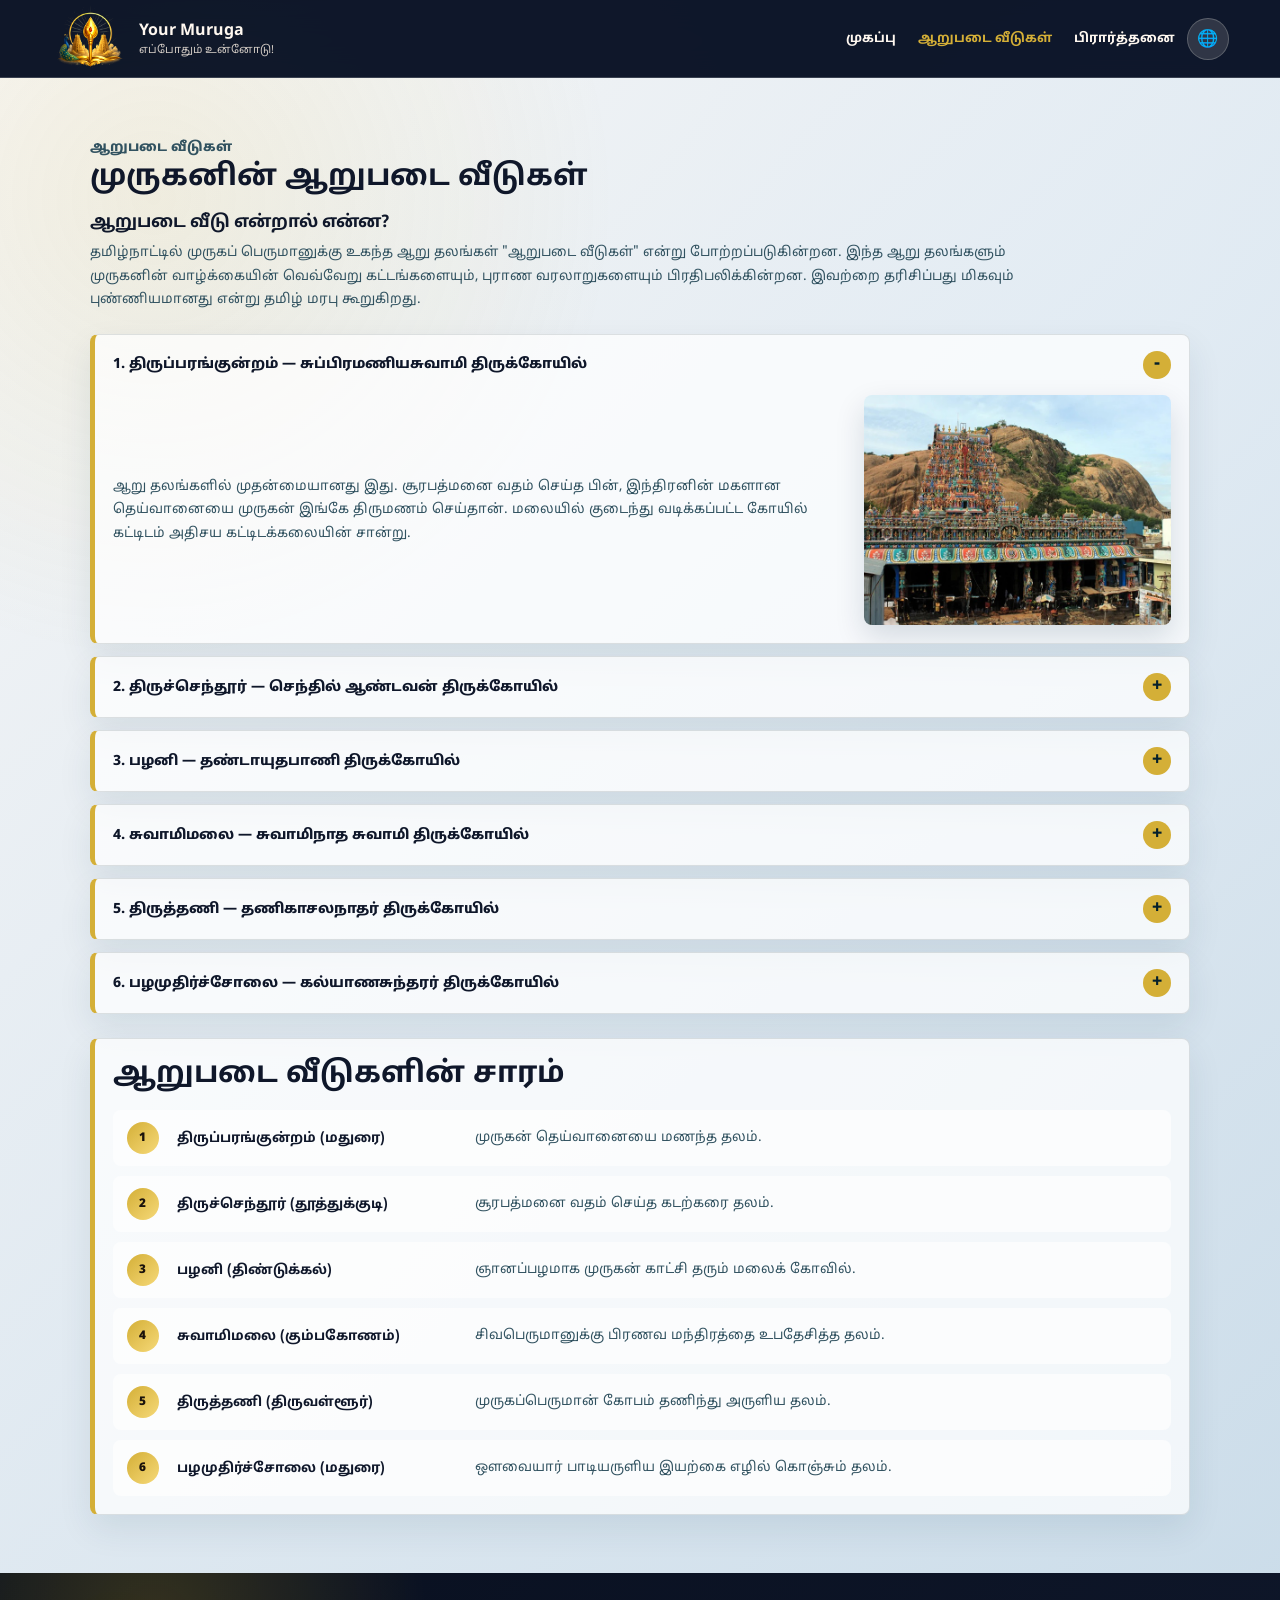
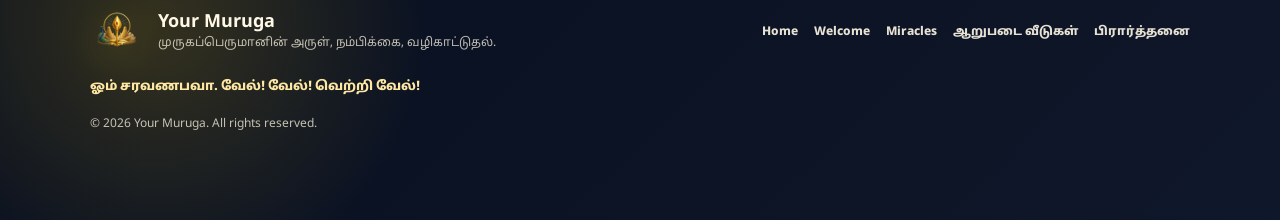
==== commit 280424cf: "add website files" ====
--- a/arupadai-veedu.html
+++ b/arupadai-veedu.html
@@ -41,17 +41,6 @@
           <a href="prayer.html" data-i18n="navPrayers">பிரார்த்தனை</a>
         </nav>
 
-        <div class="theme-picker">
-          <button class="theme-picker-toggle" type="button" aria-expanded="false" aria-controls="theme-options" aria-label="Choose colour theme" title="Choose colour theme">🎨</button>
-          <div class="theme-options" id="theme-options" role="group" aria-label="Colour themes">
-            <button class="theme-swatch swatch-divine" type="button" data-theme="divine" aria-label="Divine Gold and Deep Blue" title="Divine Gold and Deep Blue"></button>
-            <button class="theme-swatch swatch-vel" type="button" data-theme="vel" aria-label="Murugan Vel" title="Murugan Vel"></button>
-            <button class="theme-swatch swatch-peacock" type="button" data-theme="peacock" aria-label="Sacred Peacock" title="Sacred Peacock"></button>
-            <button class="theme-swatch swatch-kumkum" type="button" data-theme="kumkum" aria-label="Kumkum and Sandalwood" title="Kumkum and Sandalwood"></button>
-            <button class="theme-swatch swatch-celestial" type="button" data-theme="celestial" aria-label="Celestial Murugan" title="Celestial Murugan"></button>
-            <button class="theme-swatch swatch-pure" type="button" data-theme="pure" aria-label="Pure Spiritual White" title="Pure Spiritual White"></button>
-          </div>
-        </div>
 
         <div class="language-picker">
           <button class="language-picker-toggle" type="button" aria-expanded="false" aria-controls="language-options" aria-label="Choose language" title="Choose language">🌐</button>
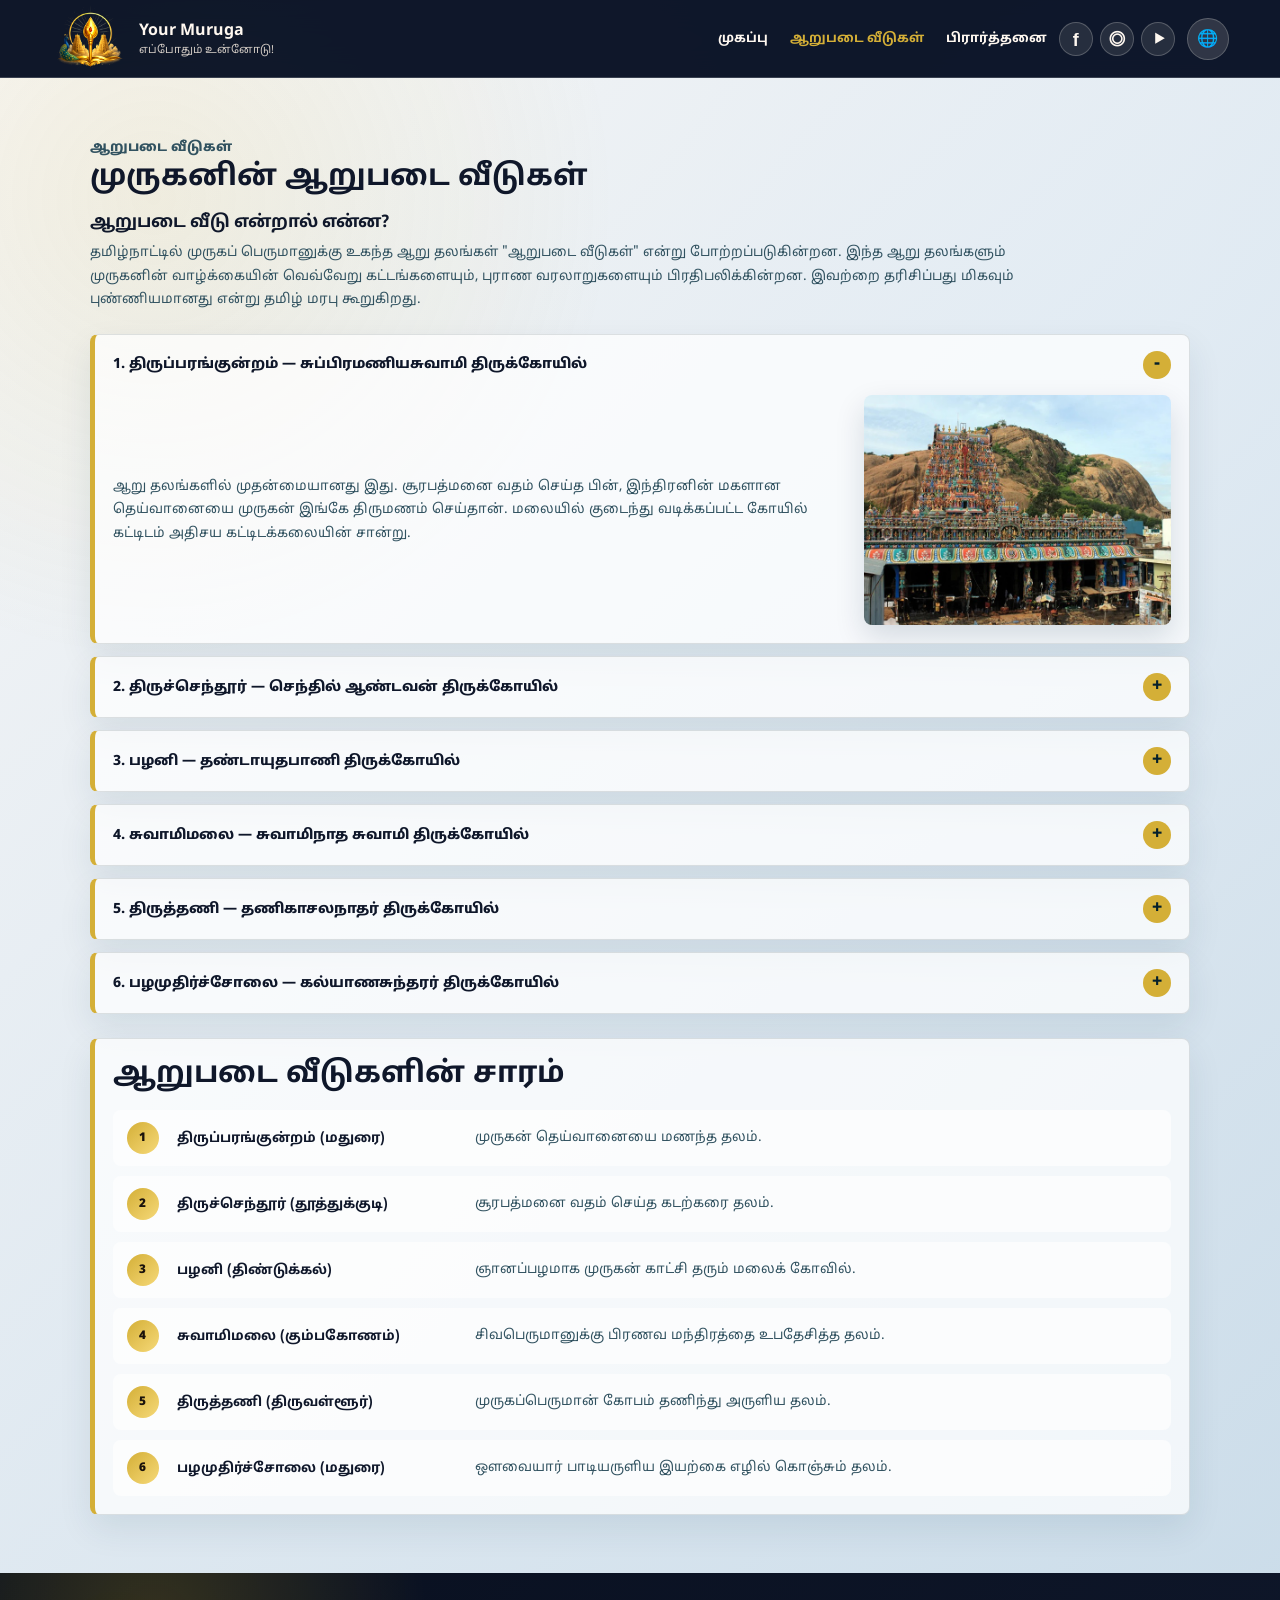
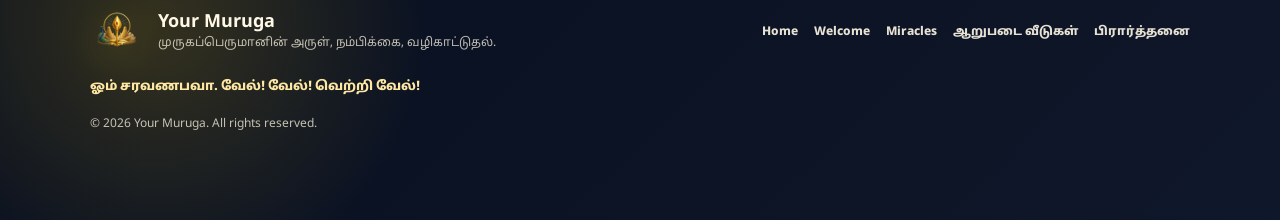
==== commit 748bbbcb: "add website files" ====
--- a/arupadai-veedu.html
+++ b/arupadai-veedu.html
@@ -1,4 +1,4 @@
-<!doctype html>
+﻿<!doctype html>
 <html lang="ta">
   <head>
     <meta charset="utf-8" />
@@ -17,42 +17,9 @@
     <link rel="stylesheet" href="styles.css" />
   </head>
   <body class="lang-ta theme-divine">
-    <header class="site-header">
-      <a class="brand" href="index.html#home" aria-label="Your Muruga home">
-        <span class="brand-mark">
-          <img src="assets/logo.png" alt="" />
-        </span>
-        <span>
-          <strong>Your Muruga</strong>
-          <small data-i18n="brandTag">தமிழ் மற்றும் ஆங்கில பக்தி</small>
-        </span>
-      </a>
+    <div id="site-navbar"></div>
 
-      <button class="menu-toggle" type="button" aria-expanded="false" aria-controls="header-actions" aria-label="Toggle menu">
-        <span></span>
-        <span></span>
-        <span></span>
-      </button>
-
-      <div class="header-actions" id="header-actions">
-        <nav class="nav-links" aria-label="Main navigation">
-          <a href="index.html#home" data-i18n="navHome">முகப்பு</a>
-          <a href="arupadai-veedu.html" class="active" aria-current="page" data-i18n="navArupadai">ஆறுபடை வீடுகள்</a>
-          <a href="prayer.html" data-i18n="navPrayers">பிரார்த்தனை</a>
-        </nav>
-
-
-        <div class="language-picker">
-          <button class="language-picker-toggle" type="button" aria-expanded="false" aria-controls="language-options" aria-label="Choose language" title="Choose language">🌐</button>
-          <div class="language-options" id="language-options" role="group" aria-label="Language">
-            <button class="lang-button" type="button" data-lang="en">EN</button>
-            <button class="lang-button active" type="button" data-lang="ta">தமிழ்</button>
-          </div>
-        </div>
-      </div>
-    </header>
-
-    <main class="inner-page-main">
+<main class="inner-page-main">
       <section class="section arupadai-section" id="arupadai-veedu">
         <div class="home-wrap arupadai-wrap">
           <div class="arupadai-intro">
@@ -159,7 +126,8 @@
       <p class="footer-note">ஓம் சரவணபவா. வேல்! வேல்! வெற்றி வேல்!</p>
       <p class="footer-copy">© 2026 Your Muruga. All rights reserved.</p>
     </footer>
-
+    <script src="navbar.js"></script>
     <script src="script.js"></script>
   </body>
 </html>
+
--- a/styles.css
+++ b/styles.css
@@ -888,6 +888,52 @@
   color: var(--gold);
 }
 
+.social-links {
+  display: inline-flex;
+  align-items: center;
+  gap: 7px;
+}
+
+.social-links a {
+  display: grid;
+  place-items: center;
+  width: 34px;
+  height: 34px;
+  border: 1px solid rgba(255, 248, 240, 0.22);
+  border-radius: 50%;
+  color: #fff8f0;
+  background: rgba(255, 248, 240, 0.1);
+  text-decoration: none;
+  font-family: Arial, sans-serif;
+  font-size: 14px;
+  font-weight: 900;
+  line-height: 1;
+  transition: transform 0.2s ease, border-color 0.2s ease, color 0.2s ease, background 0.2s ease;
+}
+
+.social-links a:hover,
+.social-links a:focus-visible {
+  color: var(--gold);
+  border-color: var(--gold);
+  background: rgba(255, 248, 240, 0.18);
+  outline: none;
+  transform: translateY(-1px);
+}
+
+.social-links a:nth-child(1) span {
+  font-size: 18px;
+  transform: translateY(1px);
+}
+
+.social-links a:nth-child(2) span {
+  font-size: 20px;
+}
+
+.social-links a:nth-child(3) span {
+  font-size: 13px;
+  transform: translateX(1px);
+}
+
 .header-actions {
   display: inline-flex;
   align-items: center;
@@ -2504,6 +2550,16 @@
   width: min(540px, 100%);
   padding: clamp(22px, 3vw, 30px);
   text-align: center;
+  overflow: hidden;
+  background:
+    radial-gradient(circle at 50% 39%, rgba(255, 255, 255, 0.78), rgba(255, 255, 255, 0.5) 32%, transparent 58%),
+    url("assets/logo.png") center 39% / min(250px, 60vw) no-repeat,
+    linear-gradient(135deg, rgba(255, 255, 255, 0.94), rgba(255, 248, 231, 0.9));
+}
+
+.guidance-popup-card > * {
+  position: relative;
+  z-index: 1;
 }
 
 .guidance-popup-card .section-kicker {
@@ -2526,19 +2582,19 @@
 }
 
 .guidance-popup-card > p[data-i18n="popupText"] {
-  max-width: 390px;
-  margin: 0 auto;
+  max-width: 440px;
+  margin: 22px auto 0;
   color: #17313d;
-  font-size: 13px;
+  font-size: 14px;
   font-weight: 600;
-  line-height: 1.65;
+  line-height: 1.58;
   text-align: center;
   white-space: pre-line;
 }
 
 .guidance-popup-card .message-form {
-  max-width: 360px;
-  margin: 16px auto 0;
+  max-width: 350px;
+  margin: 26px auto 0;
   padding-top: 0;
   border-top: 0;
 }
@@ -2549,15 +2605,21 @@
 
 .guidance-popup-card .message-controls {
   grid-template-columns: 1fr;
-  gap: 10px;
-  max-width: 280px;
-  margin: 8px auto 0;
+  gap: 12px;
+  max-width: 350px;
+  margin: 0 auto;
 }
 
 .guidance-popup-card .message-controls input,
 .guidance-popup-card .message-controls button {
-  min-height: 40px;
+  min-height: 46px;
   text-align: center;
+}
+
+.guidance-popup-card .message-controls input::placeholder {
+  color: rgba(15, 23, 42, 0.72);
+  font-weight: 800;
+  opacity: 1;
 }
 
 .guidance-popup-card .message-error {
@@ -2635,6 +2697,17 @@
   padding: 0 12px;
   color: var(--ink);
   background: #fffaf0;
+}
+
+.message-controls input[type="number"] {
+  appearance: textfield;
+  -moz-appearance: textfield;
+}
+
+.message-controls input[type="number"]::-webkit-outer-spin-button,
+.message-controls input[type="number"]::-webkit-inner-spin-button {
+  margin: 0;
+  -webkit-appearance: none;
 }
 
 .message-controls button {
@@ -2718,20 +2791,30 @@
 
 .popup-close {
   position: absolute;
-  top: 12px;
-  right: 12px;
+  top: 14px;
+  right: 14px;
   display: grid;
   place-items: center;
-  width: 34px;
-  height: 34px;
+  width: 38px;
+  height: 38px;
   border: 0;
   border-radius: 999px;
   color: #fff;
-  background: var(--peacock-neck);
-  font: inherit;
-  font-size: 22px;
+  background: #0f172a;
+  box-shadow: 0 10px 24px rgba(15, 23, 42, 0.22);
+  font-family: Arial, sans-serif;
+  font-size: 28px;
+  font-weight: 700;
   line-height: 1;
   cursor: pointer;
+  z-index: 4;
+}
+
+.popup-close:hover,
+.popup-close:focus-visible {
+  color: #071b24;
+  background: var(--gold);
+  outline: none;
 }
 
 @media (max-width: 900px) {
@@ -2804,6 +2887,11 @@
     padding: 10px 12px;
     border-radius: 6px;
     background: rgba(255, 248, 240, 0.08);
+  }
+
+  .social-links {
+    justify-content: flex-end;
+    padding: 2px 0;
   }
 
   .site-header.menu-open .header-actions {
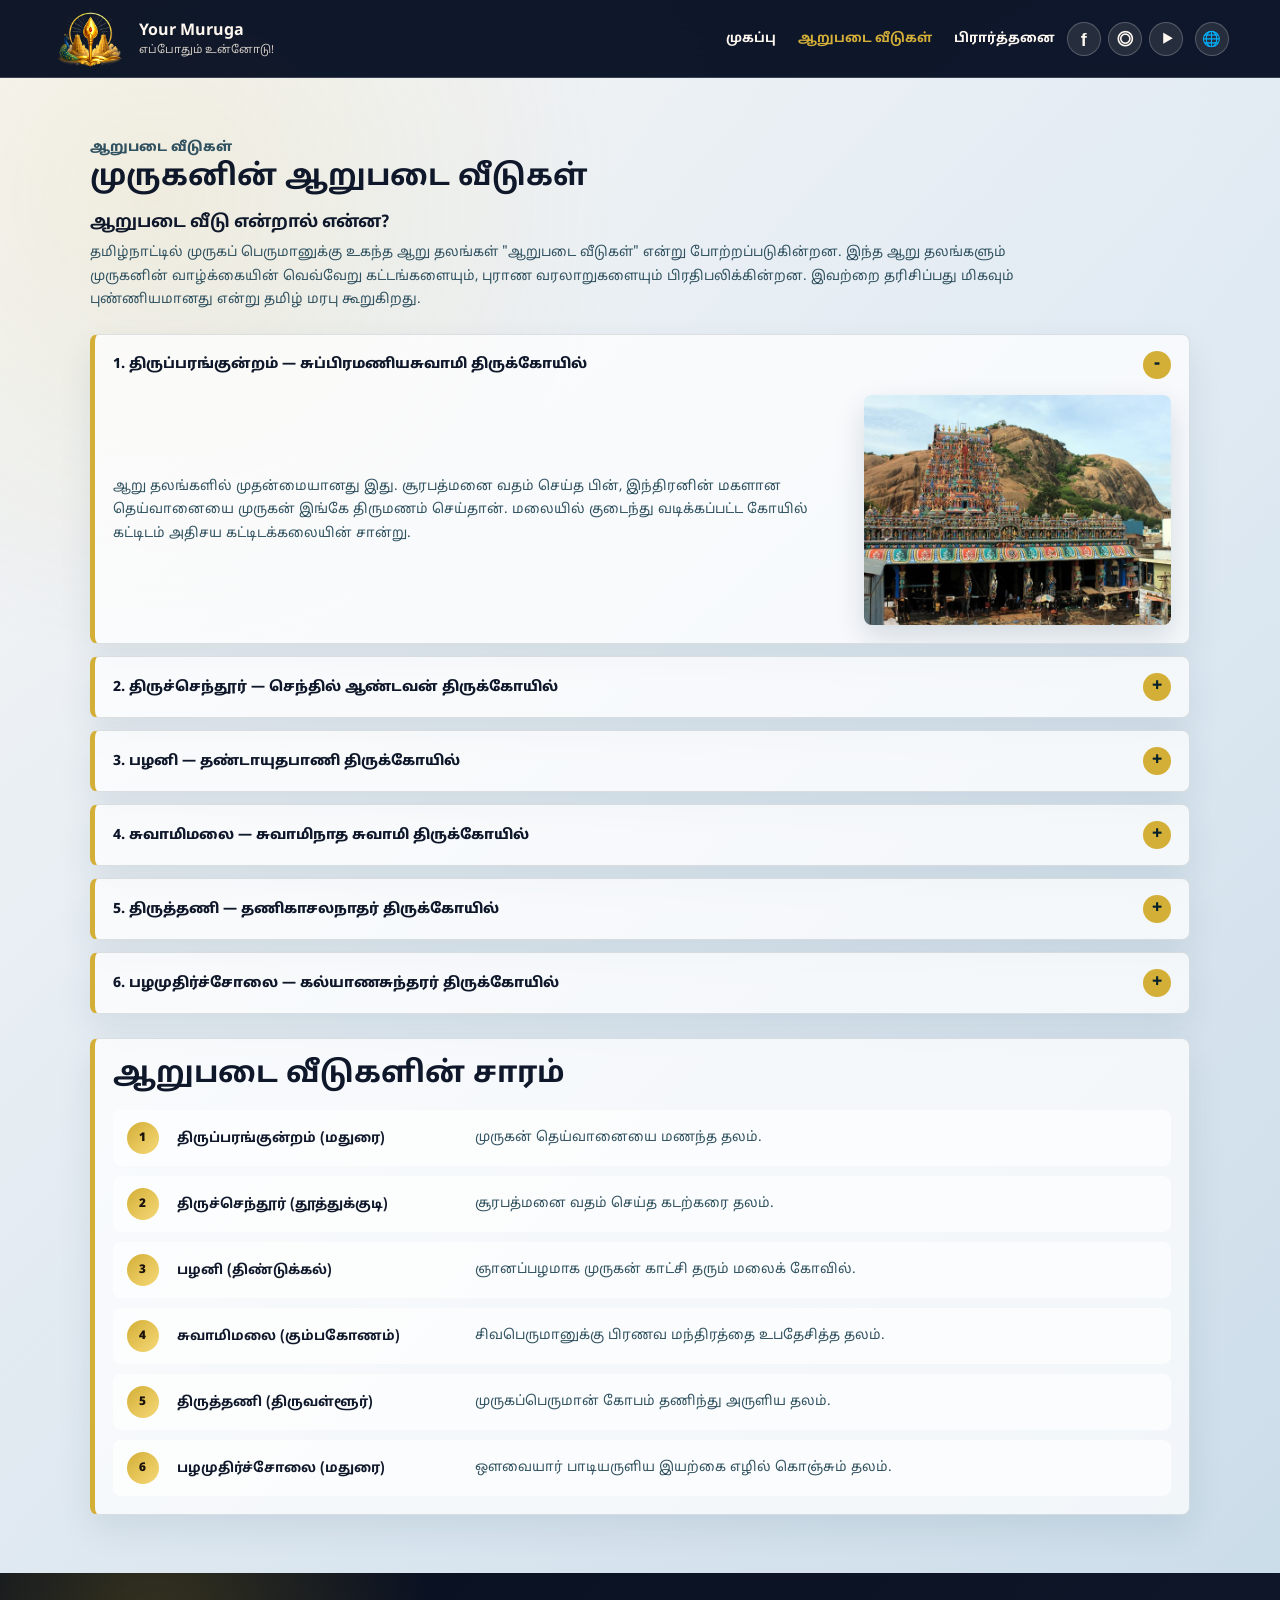
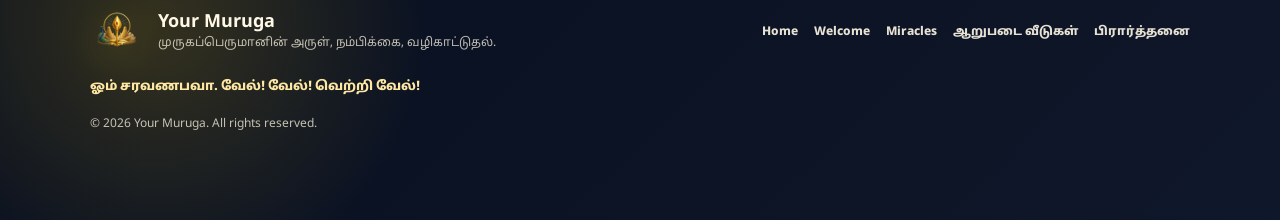
==== commit 466cd4d7: "add website files" ====
--- a/arupadai-veedu.html
+++ b/arupadai-veedu.html
@@ -16,7 +16,7 @@
     />
     <link rel="stylesheet" href="styles.css" />
   </head>
-  <body class="lang-ta theme-divine">
+  <body class="lang-ta">
     <div id="site-navbar"></div>
 
 <main class="inner-page-main">
@@ -131,3 +131,4 @@
   </body>
 </html>
 
+
--- a/styles.css
+++ b/styles.css
@@ -413,8 +413,64 @@
   display: inline-flex !important;
 }
 
+body.lang-ta .gayatri-card [data-content-lang="en"],
+body:not(.lang-ta) .gayatri-card [data-content-lang="ta"] {
+  display: none !important;
+}
+
+body.lang-ta .gayatri-card p[data-content-lang="ta"],
+body.lang-ta .gayatri-card h2[data-content-lang="ta"],
+body:not(.lang-ta) .gayatri-card p[data-content-lang="en"],
+body:not(.lang-ta) .gayatri-card h2[data-content-lang="en"] {
+  display: block !important;
+}
+
+body.lang-ta .gayatri-card .gayatri-lines[data-content-lang="ta"],
+body:not(.lang-ta) .gayatri-card .gayatri-lines[data-content-lang="en"] {
+  display: grid !important;
+}
+
 .kavasam-link-section {
   background: var(--soft-section-bg);
+}
+
+.gayatri-section {
+  background:
+    radial-gradient(circle at 50% 0%, rgba(212, 175, 55, 0.18), transparent 32%),
+    var(--soft-section-bg);
+}
+
+.gayatri-card {
+  max-width: 860px;
+  margin: 0 auto;
+  border: 1px solid rgba(7, 27, 36, 0.12);
+  border-left: 6px solid var(--gold);
+  border-radius: 8px;
+  padding: clamp(24px, 4vw, 42px);
+  text-align: center;
+  background: rgba(255, 255, 255, 0.9);
+  box-shadow: 0 22px 50px rgba(7, 27, 36, 0.1);
+}
+
+.gayatri-card h2 {
+  margin: 0;
+  color: var(--ink);
+  font-size: clamp(24px, 3vw, 42px);
+  line-height: 1.25;
+}
+
+.gayatri-lines {
+  display: grid;
+  gap: 8px;
+  margin-top: 24px;
+  color: #17313d;
+  font-size: clamp(19px, 2vw, 30px);
+  font-weight: 800;
+  line-height: 1.55;
+}
+
+.gayatri-lines p {
+  margin: 0;
 }
 
 .kavasam-link-card {
@@ -660,135 +716,6 @@
   color: var(--ink);
 }
 
-body.theme-vel {
-  --ink: #1a120b;
-  --muted: #6b4c2f;
-  --peacock-blue: #dc2626;
-  --peacock-teal: #dc2626;
-  --peacock-green: #ffd700;
-  --peacock-neck: #1a120b;
-  --peacock-deep: #100a06;
-  --gold: #ffd700;
-  --paper: #fff8e7;
-  --surface: rgba(255, 248, 231, 0.9);
-  --line: rgba(255, 248, 231, 0.18);
-  --page-bg:
-    radial-gradient(circle at 16% 8%, rgba(255, 215, 0, 0.2), transparent 30%),
-    radial-gradient(circle at 88% 18%, rgba(220, 38, 38, 0.14), transparent 32%),
-    linear-gradient(135deg, #1a120b 0%, #2b1a0d 48%, #1a120b 100%);
-  --header-bg: rgba(26, 18, 11, 0.96);
-  --brand-gradient: linear-gradient(145deg, #ffd700, #dc2626, #fff8e7);
-  --button-gradient: linear-gradient(135deg, #ffd700, #fff08a);
-  --soft-section-bg:
-    radial-gradient(circle at 12% 8%, rgba(255, 215, 0, 0.12), transparent 26%),
-    linear-gradient(135deg, rgba(255, 248, 231, 0.98), rgba(255, 239, 210, 0.94));
-  --dark-section-bg: linear-gradient(135deg, rgba(26, 18, 11, 0.98), rgba(86, 28, 12, 0.92));
-  --hero-overlay-bg: linear-gradient(90deg, rgba(26, 18, 11, 0.66) 0%, rgba(26, 18, 11, 0.24) 23%, transparent 38%);
-}
-
-body.theme-peacock {
-  --ink: #052e16;
-  --muted: #386451;
-  --peacock-blue: #14b8a6;
-  --peacock-teal: #14b8a6;
-  --peacock-green: #f59e0b;
-  --peacock-neck: #052e16;
-  --peacock-deep: #031b0d;
-  --gold: #f59e0b;
-  --paper: #f8fafc;
-  --surface: rgba(248, 250, 252, 0.9);
-  --line: rgba(248, 250, 252, 0.18);
-  --page-bg:
-    radial-gradient(circle at 16% 8%, rgba(245, 158, 11, 0.18), transparent 30%),
-    radial-gradient(circle at 88% 18%, rgba(20, 184, 166, 0.16), transparent 32%),
-    linear-gradient(135deg, #052e16 0%, #064e3b 48%, #052e16 100%);
-  --header-bg: rgba(5, 46, 22, 0.96);
-  --brand-gradient: linear-gradient(145deg, #f59e0b, #14b8a6, #f8fafc);
-  --button-gradient: linear-gradient(135deg, #f59e0b, #fcd27b);
-  --soft-section-bg:
-    radial-gradient(circle at 12% 8%, rgba(20, 184, 166, 0.12), transparent 26%),
-    linear-gradient(135deg, rgba(248, 250, 252, 0.98), rgba(236, 253, 245, 0.94));
-  --dark-section-bg: linear-gradient(135deg, rgba(5, 46, 22, 0.98), rgba(20, 184, 166, 0.82));
-  --hero-overlay-bg: linear-gradient(90deg, rgba(5, 46, 22, 0.66) 0%, rgba(5, 46, 22, 0.24) 23%, transparent 38%);
-}
-
-body.theme-kumkum {
-  --ink: #78350f;
-  --muted: #7c4a20;
-  --peacock-blue: #b91c1c;
-  --peacock-teal: #b91c1c;
-  --peacock-green: #fbbf24;
-  --peacock-neck: #78350f;
-  --peacock-deep: #451a03;
-  --gold: #fbbf24;
-  --paper: #fff7ed;
-  --surface: rgba(255, 247, 237, 0.92);
-  --line: rgba(120, 53, 15, 0.16);
-  --page-bg:
-    radial-gradient(circle at 16% 8%, rgba(251, 191, 36, 0.28), transparent 30%),
-    radial-gradient(circle at 88% 18%, rgba(185, 28, 28, 0.12), transparent 32%),
-    linear-gradient(135deg, #fff7ed 0%, #ffedd5 48%, #fff7ed 100%);
-  --header-bg: rgba(120, 53, 15, 0.96);
-  --brand-gradient: linear-gradient(145deg, #fbbf24, #b91c1c, #fff7ed);
-  --button-gradient: linear-gradient(135deg, #fbbf24, #ffe08a);
-  --soft-section-bg:
-    radial-gradient(circle at 12% 8%, rgba(251, 191, 36, 0.18), transparent 26%),
-    linear-gradient(135deg, rgba(255, 247, 237, 0.98), rgba(255, 237, 213, 0.94));
-  --dark-section-bg: linear-gradient(135deg, rgba(120, 53, 15, 0.96), rgba(185, 28, 28, 0.9));
-  --hero-overlay-bg: linear-gradient(90deg, rgba(120, 53, 15, 0.62) 0%, rgba(120, 53, 15, 0.24) 23%, transparent 38%);
-}
-
-body.theme-celestial {
-  --ink: #020617;
-  --muted: #475569;
-  --peacock-blue: #7c3aed;
-  --peacock-teal: #7c3aed;
-  --peacock-green: #facc15;
-  --peacock-neck: #020617;
-  --peacock-deep: #01030c;
-  --gold: #facc15;
-  --paper: #e0f2fe;
-  --surface: rgba(224, 242, 254, 0.9);
-  --line: rgba(224, 242, 254, 0.18);
-  --page-bg:
-    radial-gradient(circle at 16% 8%, rgba(250, 204, 21, 0.2), transparent 30%),
-    radial-gradient(circle at 88% 18%, rgba(124, 58, 237, 0.22), transparent 32%),
-    linear-gradient(135deg, #020617 0%, #11113a 48%, #020617 100%);
-  --header-bg: rgba(2, 6, 23, 0.96);
-  --brand-gradient: linear-gradient(145deg, #facc15, #7c3aed, #e0f2fe);
-  --button-gradient: linear-gradient(135deg, #facc15, #fde68a);
-  --soft-section-bg:
-    radial-gradient(circle at 12% 8%, rgba(124, 58, 237, 0.12), transparent 26%),
-    linear-gradient(135deg, rgba(224, 242, 254, 0.98), rgba(250, 245, 255, 0.94));
-  --dark-section-bg: linear-gradient(135deg, rgba(2, 6, 23, 0.98), rgba(76, 29, 149, 0.9));
-  --hero-overlay-bg: linear-gradient(90deg, rgba(2, 6, 23, 0.68) 0%, rgba(2, 6, 23, 0.26) 23%, transparent 38%);
-}
-
-body.theme-pure {
-  --ink: #374151;
-  --muted: #4b5563;
-  --peacock-blue: #dc2626;
-  --peacock-teal: #dc2626;
-  --peacock-green: #d97706;
-  --peacock-neck: #374151;
-  --peacock-deep: #1f2937;
-  --gold: #d97706;
-  --paper: #ffffff;
-  --surface: rgba(255, 255, 255, 0.94);
-  --line: rgba(55, 65, 81, 0.16);
-  --page-bg:
-    radial-gradient(circle at 16% 8%, rgba(217, 119, 6, 0.16), transparent 30%),
-    radial-gradient(circle at 88% 18%, rgba(220, 38, 38, 0.1), transparent 32%),
-    linear-gradient(135deg, #ffffff 0%, #f9fafb 48%, #ffffff 100%);
-  --header-bg: rgba(55, 65, 81, 0.96);
-  --brand-gradient: linear-gradient(145deg, #d97706, #dc2626, #ffffff);
-  --button-gradient: linear-gradient(135deg, #d97706, #fbbf24);
-  --soft-section-bg:
-    radial-gradient(circle at 12% 8%, rgba(217, 119, 6, 0.1), transparent 26%),
-    linear-gradient(135deg, rgba(255, 255, 255, 0.98), rgba(249, 250, 251, 0.96));
-  --dark-section-bg: linear-gradient(135deg, rgba(55, 65, 81, 0.96), rgba(220, 38, 38, 0.86));
-  --hero-overlay-bg: linear-gradient(90deg, rgba(55, 65, 81, 0.58) 0%, rgba(55, 65, 81, 0.2) 23%, transparent 38%);
-}
 
 * {
   box-sizing: border-box;
@@ -807,6 +734,10 @@
 
 body.lang-ta {
   font-family: "Noto Sans Tamil", Inter, system-ui, sans-serif;
+}
+
+[data-content-lang][hidden] {
+  display: none !important;
 }
 
 .site-header {
@@ -976,14 +907,12 @@
   transform: translateY(-8px) rotate(-45deg);
 }
 
-.theme-picker,
 .language-picker {
   position: relative;
   display: inline-grid;
   place-items: center;
 }
 
-.theme-picker-toggle,
 .language-picker-toggle {
   display: grid;
   place-items: center;
@@ -999,10 +928,16 @@
   cursor: pointer;
 }
 
-.theme-picker-toggle:hover,
-.theme-picker-toggle:focus-visible,
-.theme-picker.open .theme-picker-toggle,
-.language-picker-toggle:hover,
+.language-picker-toggle {
+  width: 34px;
+  height: 34px;
+  background: rgba(255, 248, 240, 0.1);
+  font-family: Arial, sans-serif;
+  font-size: 15px;
+  font-weight: 900;
+  transition: transform 0.2s ease, border-color 0.2s ease, color 0.2s ease, background 0.2s ease;
+}
+
 .language-picker-toggle:focus-visible,
 .language-picker.open .language-picker-toggle {
   border-color: var(--gold);
@@ -1010,7 +945,14 @@
   outline: none;
 }
 
-.theme-options,
+.language-picker-toggle:hover,
+.language-picker-toggle:focus-visible,
+.language-picker.open .language-picker-toggle {
+  color: var(--gold);
+  background: rgba(255, 248, 240, 0.18);
+  transform: translateY(-1px);
+}
+
 .language-options {
   position: absolute;
   top: calc(100% + 10px);
@@ -1033,35 +975,10 @@
   padding: 8px;
 }
 
-.theme-picker.open .theme-options,
 .language-picker.open .language-options {
   display: grid;
 }
 
-.theme-swatch {
-  width: 28px;
-  height: 28px;
-  padding: 0;
-  border: 2px solid rgba(255, 255, 255, 0.42);
-  border-radius: 50%;
-  box-shadow: 0 2px 7px rgba(0, 0, 0, 0.24);
-  cursor: pointer;
-  transition: transform 150ms ease, box-shadow 150ms ease, border-color 150ms ease;
-}
-
-.theme-swatch:hover,
-.theme-swatch:focus-visible {
-  transform: scale(1.13);
-  border-color: #ffffff;
-  outline: none;
-}
-
-.theme-swatch.active {
-  border-color: #ffffff;
-  box-shadow:
-    0 0 0 3px var(--header-bg),
-    0 0 0 5px var(--gold);
-}
 
 .swatch-divine {
   background: linear-gradient(135deg, #0f172a 0 56%, #d4af37 56%);
@@ -2898,20 +2815,15 @@
     display: flex;
   }
 
-  .theme-picker,
   .language-picker {
     justify-self: end;
   }
 
-  .theme-options,
   .language-options {
     right: 0;
     max-width: calc(100vw - 28px);
   }
 
-  .theme-options {
-    grid-template-columns: repeat(6, 28px);
-  }
 
   .brand small {
     display: none;
